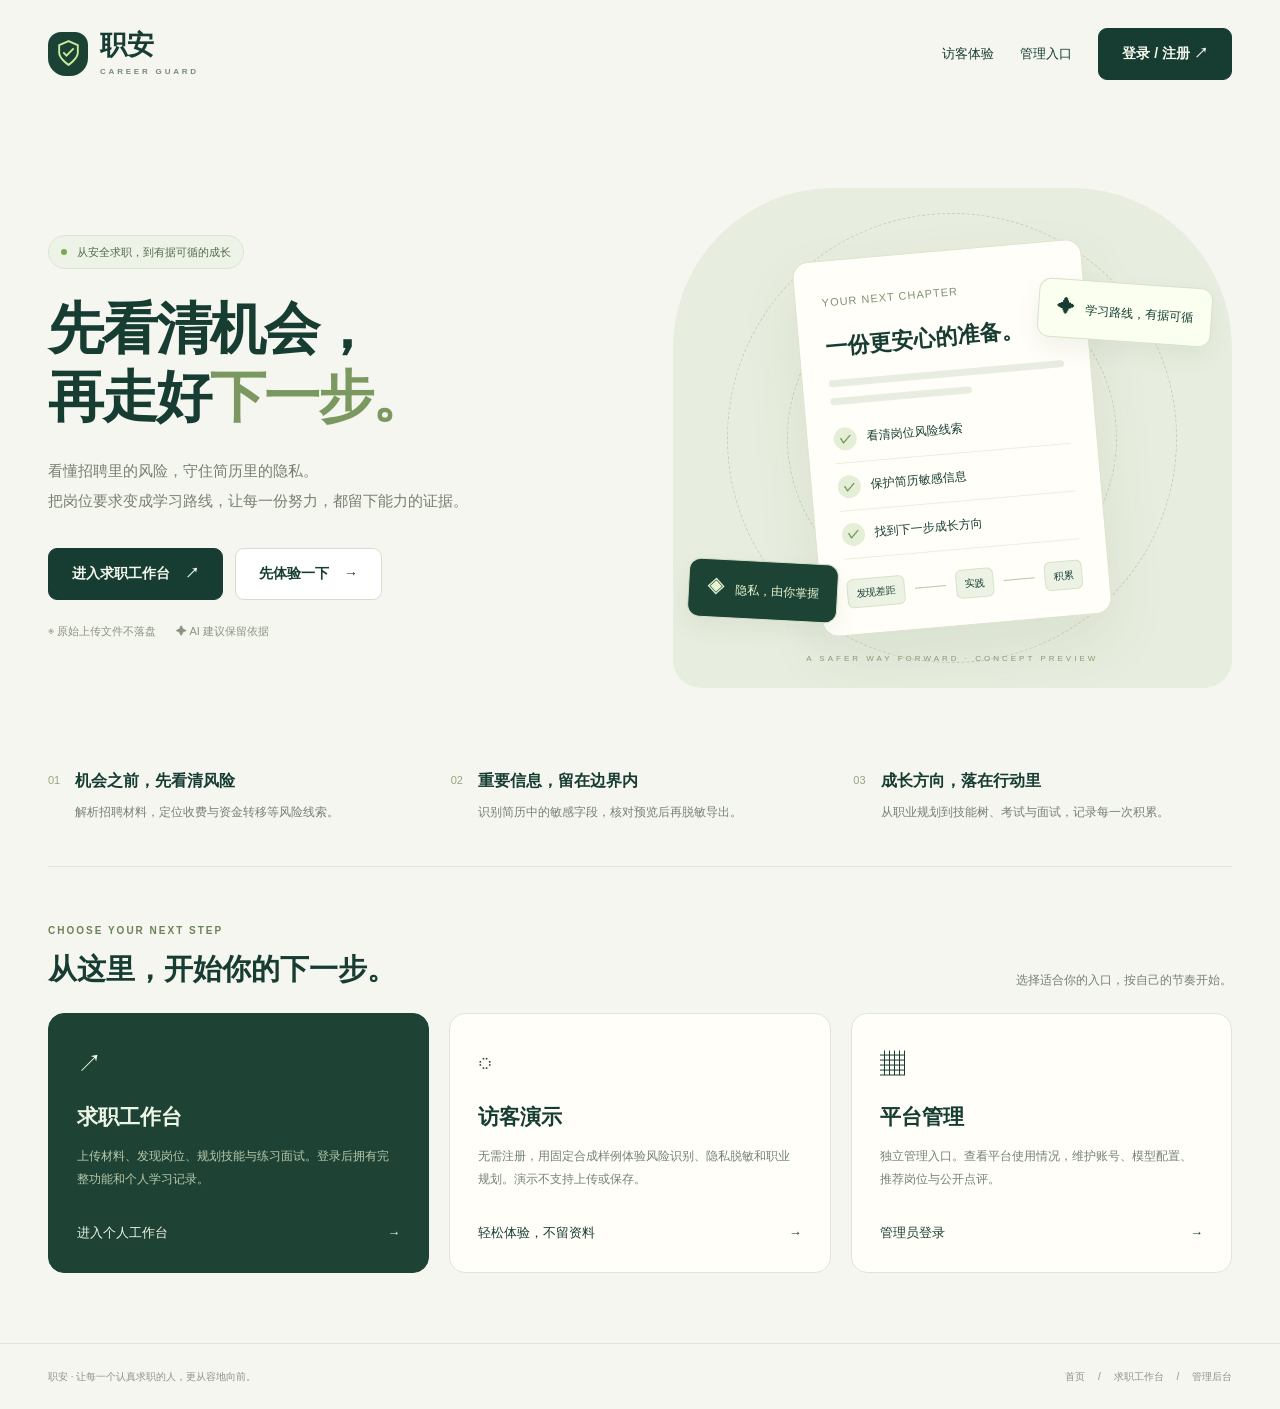
==== static/index.html @ 5f6a1946 "chore: baseline multi-major career starmap before link simplification" ====
<!doctype html><html lang="zh-CN"><head><meta charset="UTF-8"><meta name="viewport" content="width=device-width,initial-scale=1"><meta name="theme-color" content="#173d32"><title>让每一步向前，都更安心 · 职安</title><link rel="icon" href="/static/mark.svg"><link rel="stylesheet" href="/static/portal.css"><script src="/static/portal.js" defer></script></head><body data-page="home"><header class="site-header"><a class="site-brand" href="/" aria-label="职安首页"><span class="site-mark"><svg viewBox="0 0 24 28" aria-hidden="true"><path d="M12 2 3 6v7c0 6 9 12 9 12s9-6 9-12V6Z" fill="none" stroke="currentColor" stroke-width="1.8"/><path d="m7 13 3 3 7-7" fill="none" stroke="currentColor" stroke-width="1.8"/></svg></span><span>职安<small>CAREER GUARD</small></span></a><nav class="site-nav" aria-label="页面导航"><a href="/demo" class="optional">访客体验</a><a href="/login?next=admin" class="optional">管理入口</a><a href="/login" id="home-account" class="pill dark">登录 / 注册 ↗</a></nav></header><main class="landing-main"><section class="landing-hero"><div class="hero-copy"><span class="hero-badge"><span></span> 从安全求职，到有据可循的成长</span><h1>先看清机会，<br>再走好<em>下一步。</em></h1><p class="hero-description">看懂招聘里的风险，守住简历里的隐私。<br>把岗位要求变成学习路线，让每一份努力，都留下能力的证据。</p><div class="hero-actions"><a class="pill dark" href="/app">进入求职工作台 <span>↗</span></a><a class="pill" href="/demo">先体验一下 <span>→</span></a></div><div class="hero-footnote"><span>◉ 原始上传文件不落盘</span><span>✦ AI 建议保留依据</span></div></div><div class="hero-visual" aria-label="求职材料、隐私保护与能力成长的概念示意"><div class="hero-orbit"></div><div class="hero-orbit second"></div><div class="proof-sheet"><span class="sheet-title">YOUR NEXT CHAPTER</span><h3>一份更安心的准备。</h3><div class="sheet-line"></div><div class="sheet-line short"></div><div class="sheet-check"><b>✓</b> 看清岗位风险线索</div><div class="sheet-check"><b>✓</b> 保护简历敏感信息</div><div class="sheet-check"><b>✓</b> 找到下一步成长方向</div><div class="sheet-route"><span>发现差距</span><i></i><span>实践</span><i></i><span>积累</span></div></div><div class="float-note one"><b>✦</b> 学习路线，有据可循</div><div class="float-note two"><b>◈</b> 隐私，由你掌握</div><span class="art-caption">A SAFER WAY FORWARD · CONCEPT PREVIEW</span></div></section><section class="feature-strip" aria-label="平台能力"><article><span class="feature-number">01</span><div><h3>机会之前，先看清风险</h3><p>解析招聘材料，定位收费与资金转移等风险线索。</p></div></article><article><span class="feature-number">02</span><div><h3>重要信息，留在边界内</h3><p>识别简历中的敏感字段，核对预览后再脱敏导出。</p></div></article><article><span class="feature-number">03</span><div><h3>成长方向，落在行动里</h3><p>从职业规划到技能树、考试与面试，记录每一次积累。</p></div></article></section><section aria-labelledby="entry-title"><div class="section-title"><div><div class="eyebrow">CHOOSE YOUR NEXT STEP</div><h2 id="entry-title">从这里，开始你的下一步。</h2></div><p>选择适合你的入口，按自己的节奏开始。</p></div><div class="entry-grid"><a class="entry-card featured" href="/app"><span class="entry-icon">↗</span><h3>求职工作台</h3><p>上传材料、发现岗位、规划技能与练习面试。登录后拥有完整功能和个人学习记录。</p><span class="entry-link">进入个人工作台 <span>→</span></span></a><a class="entry-card" href="/demo"><span class="entry-icon">◌</span><h3>访客演示</h3><p>无需注册，用固定合成样例体验风险识别、隐私脱敏和职业规划。演示不支持上传或保存。</p><span class="entry-link">轻松体验，不留资料 <span>→</span></span></a><a class="entry-card" href="/login?next=admin"><span class="entry-icon">▦</span><h3>平台管理</h3><p>独立管理入口。查看平台使用情况，维护账号、模型配置、推荐岗位与公开点评。</p><span class="entry-link">管理员登录 <span>→</span></span></a></div></section></main><footer class="site-footer"><span>职安 · 让每一个认真求职的人，更从容地向前。</span><span><a href="/">首页</a>　 /　 <a href="/app">求职工作台</a>　 /　 <a href="/login?next=admin">管理后台</a></span></footer></body></html>
---- static/portal.css ----
:root{--ink:#173d32;--muted:#738076;--bg:#f5f6f0;--lime:#c9ed9b;--line:#dfe5d8}*{box-sizing:border-box}body{margin:0;background:var(--bg);color:var(--ink);font-family:"Segoe UI","Microsoft YaHei",sans-serif;line-height:1.7}a{text-decoration:none;color:inherit}button,input{font:inherit}button,a{ -webkit-tap-highlight-color:transparent}a:focus-visible,button:focus-visible,input:focus-visible{outline:3px solid #80a65c;outline-offset:4px}.site-header{max-width:1320px;margin:auto;padding:28px 48px;display:flex;align-items:center;justify-content:space-between;gap:20px}.site-brand{display:flex;align-items:center;gap:12px;font-weight:750;font-size:27px;line-height:1.1}.site-mark{width:40px;height:44px;background:#1b4235;color:var(--lime);display:grid;place-items:center;border-radius:13px 13px 18px 18px;font-size:25px}.site-brand small{display:block;font-size:8px;letter-spacing:2.8px;margin-top:7px;color:#7b8978}.site-nav{display:flex;align-items:center;gap:26px;font-size:13px}.site-nav a:hover,.text-link:hover{color:#648640}.pill{display:inline-flex;align-items:center;justify-content:center;gap:15px;padding:13px 23px;border:1px solid #d5decc;border-radius:9px;background:#fff;color:var(--ink);font-size:14px;font-weight:600;cursor:pointer;transition:transform .18s,background-color .18s}.pill:hover{transform:translateY(-2px);background:#edf4e4}.pill:active{transform:translateY(0)}.pill.dark{background:var(--ink);border-color:var(--ink);color:#f5f8ee}.pill.dark:hover{background:#28543f}.pill.lime{background:var(--lime);border-color:var(--lime)}.pill:disabled{opacity:.55;cursor:wait}.eyebrow{font-size:10px;letter-spacing:2px;font-weight:650;color:#6a8359}.landing-main{max-width:1320px;margin:auto;padding:45px 48px 70px}.landing-hero{display:grid;grid-template-columns:1fr 1fr;gap:65px;align-items:center;min-height:570px}.hero-badge{display:inline-flex;gap:10px;align-items:center;border:1px solid #dbe4d2;padding:7px 12px;border-radius:30px;font-size:11px;color:#526a48;background:#eef3e8}.hero-badge span{height:6px;width:6px;background:#7fa653;border-radius:50%}.landing-hero h1{font-size:clamp(38px,4.4vw,66px);line-height:1.2;letter-spacing:-2px;font-weight:650;margin:26px 0}.landing-hero h1 em{font-style:normal;color:#7b9860}.hero-description{max-width:440px;font-size:15px;line-height:2;color:#75816f}.hero-actions{display:flex;gap:12px;margin-top:32px;flex-wrap:wrap}.hero-footnote{font-size:11px;color:#8a9482;margin-top:22px;display:flex;gap:20px}.hero-visual{position:relative;min-height:500px;background:#e8eedf;border-radius:160px 160px 28px 28px;display:grid;place-items:center;overflow:hidden}.hero-orbit{position:absolute;width:450px;height:450px;border:1px dashed #c5d1b7;border-radius:50%}.hero-orbit.second{width:330px;height:330px}.proof-sheet{position:relative;width:290px;background:#fffef8;border:1px solid #dce4d1;border-radius:16px;padding:26px;box-shadow:0 25px 60px #37522c16;transform:rotate(-5deg);z-index:1}.proof-sheet .sheet-title{font-size:11px;color:#82936f;letter-spacing:1px}.proof-sheet h3{font-size:22px;font-weight:600;margin:14px 0}.sheet-line{height:7px;background:#e8eddf;border-radius:5px;margin:11px 0;width:100%}.sheet-line.short{width:60%}.sheet-check{display:flex;align-items:center;gap:10px;font-size:12px;padding:12px 0;border-bottom:1px solid #eaf0e2}.sheet-check b{width:23px;height:23px;background:#e5efd8;border-radius:50%;display:grid;place-items:center;color:#6e9151}.sheet-route{display:flex;align-items:center;gap:10px;margin-top:20px;font-size:10px}.sheet-route span{background:#edf3e4;border:1px solid #d6e3c8;padding:5px 8px;border-radius:6px}.sheet-route i{height:1px;background:#b5c7a1;flex:1}.float-note{position:absolute;z-index:2;border:1px solid #d7e2ca;background:#faffef;border-radius:12px;padding:14px 18px;box-shadow:0 10px 25px #233e2410;font-size:12px}.float-note b{font-size:17px;margin-right:8px}.float-note.one{right:20px;top:95px;transform:rotate(4deg)}.float-note.two{bottom:68px;left:15px;background:#1d4334;color:#e6f4d2;transform:rotate(3deg)}.art-caption{position:absolute;bottom:22px;font-size:8px;letter-spacing:3px;color:#8b9c78}.feature-strip{display:grid;grid-template-columns:repeat(3,1fr);gap:24px;padding:44px 0;border-bottom:1px solid var(--line);margin-bottom:55px}.feature-strip article{padding-right:20px;display:flex;gap:15px}.feature-number{font-size:11px;color:#94a77f;padding-top:4px}.feature-strip h3{font-size:16px;margin:0 0 8px}.feature-strip p{font-size:12px;color:var(--muted);margin:0}.section-title{display:flex;justify-content:space-between;align-items:flex-end;gap:20px;margin-bottom:23px}.section-title h2{font-size:29px;line-height:1.4;font-weight:600;margin:10px 0 0}.section-title p{font-size:12px;color:var(--muted);margin:0}.entry-grid{display:grid;grid-template-columns:1fr 1fr 1fr;gap:20px}.entry-card{display:flex;flex-direction:column;align-items:flex-start;background:#fffef9;border:1px solid #e0e6d8;border-radius:16px;padding:28px;min-height:260px;transition:transform .18s,box-shadow .18s}.entry-card:hover{transform:translateY(-4px);box-shadow:0 15px 35px #2d4e2c0b}.entry-card.featured{background:#1e4335;color:#eef5e5;border-color:#1e4335}.entry-card.featured .eyebrow,.entry-card.featured p{color:#b9c9ac}.entry-icon{font-size:25px;margin-bottom:15px}.entry-card h3{font-size:21px;margin:0 0 10px;font-weight:600}.entry-card p{font-size:12px;color:var(--muted);margin:0 0 24px;line-height:1.9;flex:1}.entry-card .entry-link{font-size:13px;display:flex;justify-content:space-between;width:100%}.site-footer{max-width:1320px;margin:auto;border-top:1px solid var(--line);padding:24px 48px;display:flex;justify-content:space-between;gap:20px;color:#8b9585;font-size:10px}.site-footer a:hover{color:#28533c}.auth-main{max-width:1080px;margin:45px auto 85px;padding:0 35px;display:grid;grid-template-columns:1fr 1fr;gap:75px;align-items:center}.auth-story{min-height:490px;border-radius:25px;background:#1c4134;color:#f4f9ed;padding:45px;display:flex;flex-direction:column;justify-content:space-between;position:relative;overflow:hidden}.auth-story:after{content:'';position:absolute;width:330px;height:330px;border:1px solid #8aa76b40;border-radius:50%;right:-100px;bottom:-120px;pointer-events:none}.auth-story h1{font-size:37px;font-weight:550;line-height:1.4;margin:25px 0}.auth-story p{font-size:13px;color:#b9c9ac;line-height:2}.auth-story .eyebrow{color:#bfd69c}.auth-steps{font-size:12px;display:grid;gap:18px;color:#d9e8c9}.auth-steps span{display:inline-block;margin-right:12px;color:#9db77c}.auth-card h2{font-size:28px;font-weight:600;margin:10px 0}.auth-card .subtitle{font-size:13px;color:var(--muted);margin:0 0 28px}.auth-card form{display:grid;gap:20px}.portal-field label{display:block;margin-bottom:8px;font-size:12px;font-weight:600}.portal-field input{width:100%;padding:13px 14px;border:1px solid #d9e1d0;background:#fffefb;border-radius:8px;color:var(--ink)}.password-field{display:flex;position:relative}.password-field input{padding-right:62px}.password-toggle{position:absolute;right:8px;top:8px;border:0;background:transparent;color:#7d8a74;padding:7px;cursor:pointer;font-size:11px}.auth-card form>.pill{width:100%;margin-top:5px}.auth-switch{font-size:12px;color:#7a8673;text-align:center;margin-top:23px}.auth-switch a{color:#2c5d40;font-weight:650}.portal-message{font-size:12px;line-height:1.8;min-height:23px;color:#a6503f;margin-top:15px}.portal-message.success{color:#45763d}.auth-minor{border-top:1px solid var(--line);padding-top:23px;margin-top:26px;display:flex;justify-content:space-between;gap:20px;font-size:11px;color:#84927a}.demo-main{max-width:1100px;padding:35px;margin:20px auto 60px}.demo-heading{max-width:660px;margin:0 0 35px}.demo-heading h1{font-size:39px;font-weight:600;line-height:1.3}.demo-heading p{color:var(--muted);font-size:14px}.demo-tabs{display:flex;gap:10px;flex-wrap:wrap;margin:20px 0}.demo-tabs button[aria-pressed=true]{background:#214b37;color:#f4f8eb;border-color:#214b37}.demo-panel{background:#fffef9;border:1px solid var(--line);padding:30px;border-radius:18px}.demo-panel h2{font-weight:600;font-size:23px}.demo-result{display:grid;grid-template-columns:1fr 1fr;gap:25px}.demo-result pre{white-space:pre-wrap;line-height:2;font-family:inherit;font-size:14px;padding:24px;border-radius:12px;background:#f1f4eb;margin:0}.demo-score{font-size:53px;font-weight:650;color:#99613e;line-height:1.2}.demo-caption{font-size:12px;color:#849078}.demo-findings{padding-left:19px;font-size:13px;color:#6b7e5f;line-height:2}.demo-cta{display:flex;align-items:center;justify-content:space-between;gap:25px;background:#e9efdf;padding:25px 30px;margin-top:24px;border-radius:14px}.demo-cta h3{margin:0;font-size:19px;font-weight:600}.demo-cta p{font-size:12px;color:#7c8c6d;margin:5px 0 0}[hidden]{display:none!important}
@media(prefers-reduced-motion:no-preference){.hero-copy,.hero-visual{animation:arrive .6s cubic-bezier(.2,.7,.2,1) both}.hero-visual{animation-delay:.12s}@keyframes arrive{from{opacity:0;transform:translateY(12px)}to{opacity:1;transform:translateY(0)}}}
@media(max-width:900px){.landing-hero{gap:25px}.hero-visual{min-height:430px}.proof-sheet{width:240px;padding:20px}.float-note.one{right:5px;top:40px}.float-note.two{left:0;bottom:35px}.auth-main{gap:35px}.auth-story{padding:30px}.auth-story h1{font-size:30px}.site-header,.landing-main{padding-left:28px;padding-right:28px}.entry-card{padding:22px}.site-nav{gap:18px}}
@media(max-width:650px){.site-header{padding:20px;gap:10px}.site-brand{font-size:23px}.site-brand small{font-size:6px}.site-mark{width:33px;height:37px}.site-nav{gap:15px;font-size:11px}.site-nav .optional{display:none}.site-nav .pill{padding:9px 14px;font-size:11px}.landing-main{padding:20px 20px 45px}.landing-hero{grid-template-columns:1fr;gap:30px;min-height:0}.landing-hero h1{font-size:42px;letter-spacing:-1px}.hero-description{font-size:13px}.hero-visual{min-height:360px;border-radius:100px 100px 20px 20px}.proof-sheet{width:245px}.float-note.one{top:40px;right:10px}.float-note.two{bottom:30px;left:10px}.feature-strip{grid-template-columns:1fr;padding:30px 0;gap:25px;margin-bottom:35px}.feature-strip article{padding:0}.section-title{align-items:flex-start;flex-direction:column;gap:12px}.section-title h2{font-size:26px}.entry-grid{grid-template-columns:1fr}.entry-card{min-height:220px;padding:25px}.site-footer{padding:22px 20px;flex-direction:column;gap:8px}.auth-main{margin:20px auto 45px;padding:0 22px;grid-template-columns:1fr;gap:28px}.auth-story{min-height:0;padding:25px}.auth-story h1{font-size:28px;margin:15px 0}.auth-story p{margin-bottom:0}.auth-steps{display:none}.auth-card{padding:5px 0}.auth-card h2{font-size:26px}.portal-field input{font-size:16px}.demo-main{padding:15px 20px}.demo-heading h1{font-size:31px}.demo-result{grid-template-columns:1fr}.demo-panel{padding:22px}.demo-cta{padding:22px;align-items:flex-start;flex-direction:column}.hero-footnote{font-size:10px;gap:13px}}

.site-mark svg{width:25px;height:29px}
.demo-ephemeral{display:flex;align-items:center;gap:20px;flex-wrap:wrap;padding:18px 24px;border:1px solid #dce5d0;border-radius:12px;background:#edf3e5;font-size:12px}.demo-ephemeral strong{font-size:14px}.demo-ephemeral p{color:#75866a;margin:0;flex:1}.demo-ephemeral .pill{padding:8px 14px;font-size:11px}

@media(min-width:651px){.entry-grid:has(.entry-card[hidden]){grid-template-columns:repeat(2,minmax(0,1fr))}}
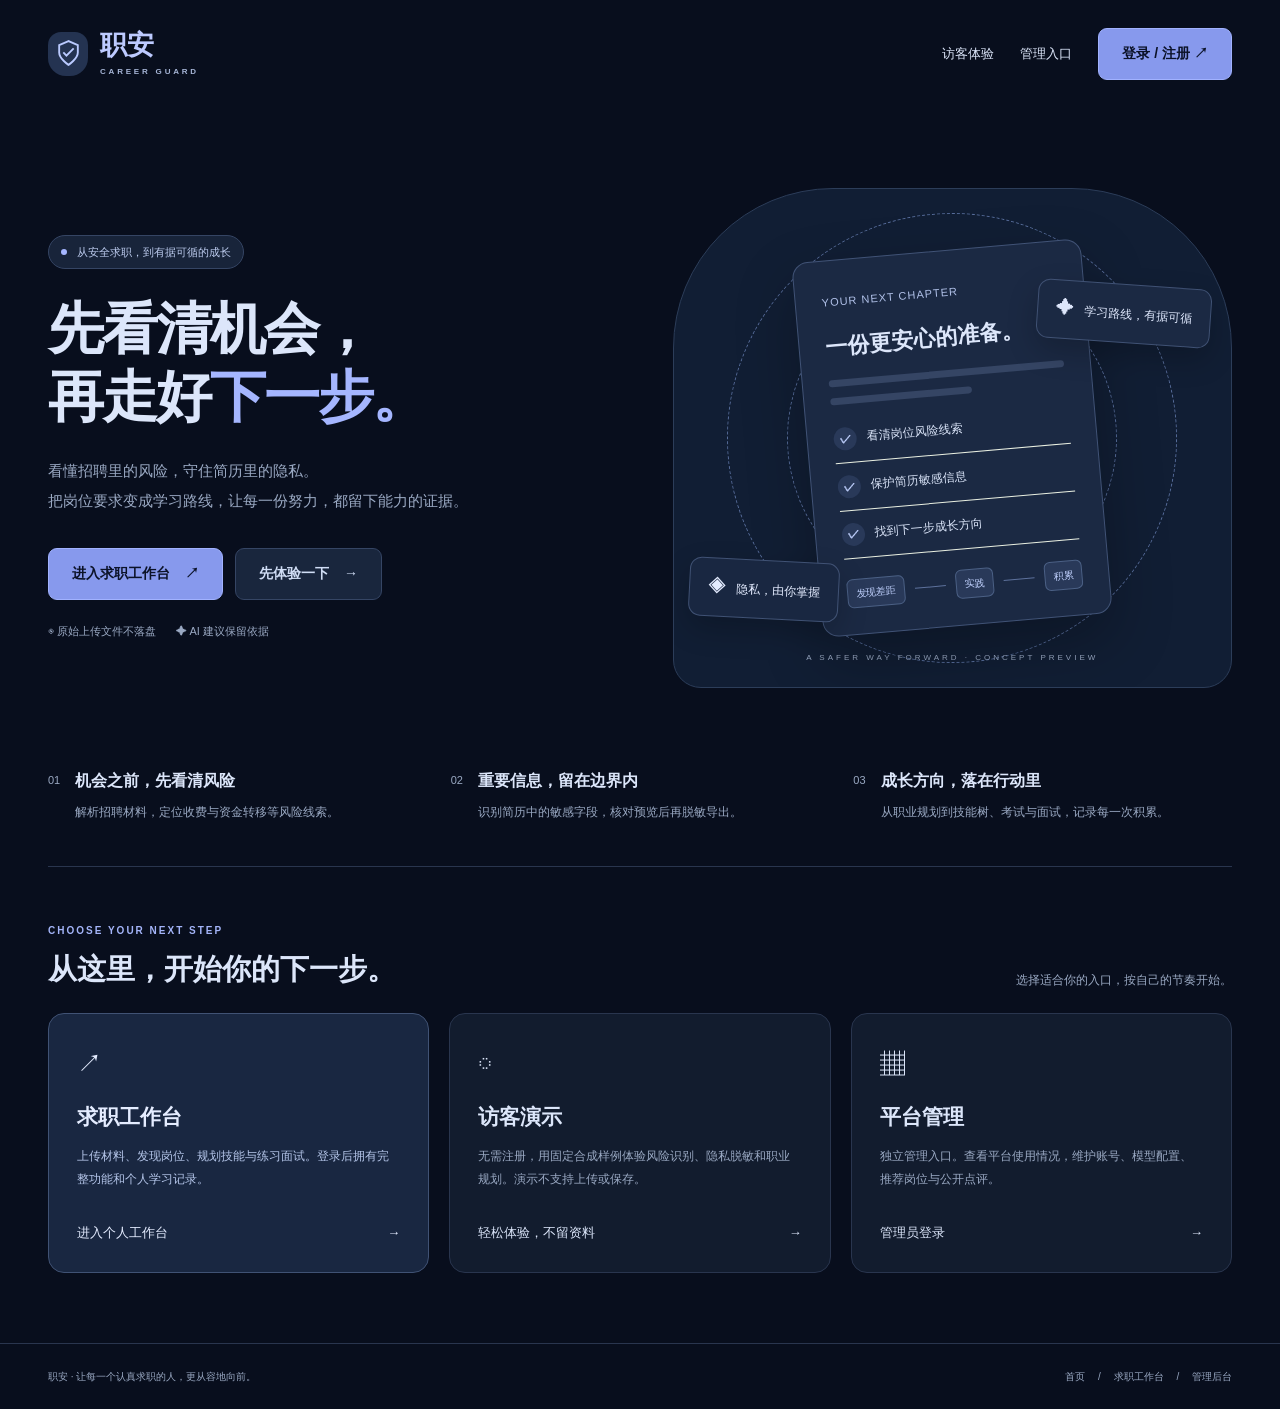
==== commit 112fe6da: "feat: unify navy starmap theme across all pages" ====
--- a/static/index.html
+++ b/static/index.html
@@ -1 +1,2 @@
-<!doctype html><html lang="zh-CN"><head><meta charset="UTF-8"><meta name="viewport" content="width=device-width,initial-scale=1"><meta name="theme-color" content="#173d32"><title>让每一步向前，都更安心 · 职安</title><link rel="icon" href="/static/mark.svg"><link rel="stylesheet" href="/static/portal.css"><script src="/static/portal.js" defer></script></head><body data-page="home"><header class="site-header"><a class="site-brand" href="/" aria-label="职安首页"><span class="site-mark"><svg viewBox="0 0 24 28" aria-hidden="true"><path d="M12 2 3 6v7c0 6 9 12 9 12s9-6 9-12V6Z" fill="none" stroke="currentColor" stroke-width="1.8"/><path d="m7 13 3 3 7-7" fill="none" stroke="currentColor" stroke-width="1.8"/></svg></span><span>职安<small>CAREER GUARD</small></span></a><nav class="site-nav" aria-label="页面导航"><a href="/demo" class="optional">访客体验</a><a href="/login?next=admin" class="optional">管理入口</a><a href="/login" id="home-account" class="pill dark">登录 / 注册 ↗</a></nav></header><main class="landing-main"><section class="landing-hero"><div class="hero-copy"><span class="hero-badge"><span></span> 从安全求职，到有据可循的成长</span><h1>先看清机会，<br>再走好<em>下一步。</em></h1><p class="hero-description">看懂招聘里的风险，守住简历里的隐私。<br>把岗位要求变成学习路线，让每一份努力，都留下能力的证据。</p><div class="hero-actions"><a class="pill dark" href="/app">进入求职工作台 <span>↗</span></a><a class="pill" href="/demo">先体验一下 <span>→</span></a></div><div class="hero-footnote"><span>◉ 原始上传文件不落盘</span><span>✦ AI 建议保留依据</span></div></div><div class="hero-visual" aria-label="求职材料、隐私保护与能力成长的概念示意"><div class="hero-orbit"></div><div class="hero-orbit second"></div><div class="proof-sheet"><span class="sheet-title">YOUR NEXT CHAPTER</span><h3>一份更安心的准备。</h3><div class="sheet-line"></div><div class="sheet-line short"></div><div class="sheet-check"><b>✓</b> 看清岗位风险线索</div><div class="sheet-check"><b>✓</b> 保护简历敏感信息</div><div class="sheet-check"><b>✓</b> 找到下一步成长方向</div><div class="sheet-route"><span>发现差距</span><i></i><span>实践</span><i></i><span>积累</span></div></div><div class="float-note one"><b>✦</b> 学习路线，有据可循</div><div class="float-note two"><b>◈</b> 隐私，由你掌握</div><span class="art-caption">A SAFER WAY FORWARD · CONCEPT PREVIEW</span></div></section><section class="feature-strip" aria-label="平台能力"><article><span class="feature-number">01</span><div><h3>机会之前，先看清风险</h3><p>解析招聘材料，定位收费与资金转移等风险线索。</p></div></article><article><span class="feature-number">02</span><div><h3>重要信息，留在边界内</h3><p>识别简历中的敏感字段，核对预览后再脱敏导出。</p></div></article><article><span class="feature-number">03</span><div><h3>成长方向，落在行动里</h3><p>从职业规划到技能树、考试与面试，记录每一次积累。</p></div></article></section><section aria-labelledby="entry-title"><div class="section-title"><div><div class="eyebrow">CHOOSE YOUR NEXT STEP</div><h2 id="entry-title">从这里，开始你的下一步。</h2></div><p>选择适合你的入口，按自己的节奏开始。</p></div><div class="entry-grid"><a class="entry-card featured" href="/app"><span class="entry-icon">↗</span><h3>求职工作台</h3><p>上传材料、发现岗位、规划技能与练习面试。登录后拥有完整功能和个人学习记录。</p><span class="entry-link">进入个人工作台 <span>→</span></span></a><a class="entry-card" href="/demo"><span class="entry-icon">◌</span><h3>访客演示</h3><p>无需注册，用固定合成样例体验风险识别、隐私脱敏和职业规划。演示不支持上传或保存。</p><span class="entry-link">轻松体验，不留资料 <span>→</span></span></a><a class="entry-card" href="/login?next=admin"><span class="entry-icon">▦</span><h3>平台管理</h3><p>独立管理入口。查看平台使用情况，维护账号、模型配置、推荐岗位与公开点评。</p><span class="entry-link">管理员登录 <span>→</span></span></a></div></section></main><footer class="site-footer"><span>职安 · 让每一个认真求职的人，更从容地向前。</span><span><a href="/">首页</a>　 /　 <a href="/app">求职工作台</a>　 /　 <a href="/login?next=admin">管理后台</a></span></footer></body></html>+<!doctype html><html lang="zh-CN"><head><meta charset="UTF-8"><meta name="viewport" content="width=device-width,initial-scale=1"><meta name="theme-color" content="#173d32"><title>让每一步向前，都更安心 · 职安</title><link rel="icon" href="/static/mark.svg"><link rel="stylesheet" href="/static/portal.css"><script src="/static/portal.js" defer></script><link rel="stylesheet" href="/static/theme.css">
+</head><body data-page="home"><header class="site-header"><a class="site-brand" href="/" aria-label="职安首页"><span class="site-mark"><svg viewBox="0 0 24 28" aria-hidden="true"><path d="M12 2 3 6v7c0 6 9 12 9 12s9-6 9-12V6Z" fill="none" stroke="currentColor" stroke-width="1.8"/><path d="m7 13 3 3 7-7" fill="none" stroke="currentColor" stroke-width="1.8"/></svg></span><span>职安<small>CAREER GUARD</small></span></a><nav class="site-nav" aria-label="页面导航"><a href="/demo" class="optional">访客体验</a><a href="/login?next=admin" class="optional">管理入口</a><a href="/login" id="home-account" class="pill dark">登录 / 注册 ↗</a></nav></header><main class="landing-main"><section class="landing-hero"><div class="hero-copy"><span class="hero-badge"><span></span> 从安全求职，到有据可循的成长</span><h1>先看清机会，<br>再走好<em>下一步。</em></h1><p class="hero-description">看懂招聘里的风险，守住简历里的隐私。<br>把岗位要求变成学习路线，让每一份努力，都留下能力的证据。</p><div class="hero-actions"><a class="pill dark" href="/app">进入求职工作台 <span>↗</span></a><a class="pill" href="/demo">先体验一下 <span>→</span></a></div><div class="hero-footnote"><span>◉ 原始上传文件不落盘</span><span>✦ AI 建议保留依据</span></div></div><div class="hero-visual" aria-label="求职材料、隐私保护与能力成长的概念示意"><div class="hero-orbit"></div><div class="hero-orbit second"></div><div class="proof-sheet"><span class="sheet-title">YOUR NEXT CHAPTER</span><h3>一份更安心的准备。</h3><div class="sheet-line"></div><div class="sheet-line short"></div><div class="sheet-check"><b>✓</b> 看清岗位风险线索</div><div class="sheet-check"><b>✓</b> 保护简历敏感信息</div><div class="sheet-check"><b>✓</b> 找到下一步成长方向</div><div class="sheet-route"><span>发现差距</span><i></i><span>实践</span><i></i><span>积累</span></div></div><div class="float-note one"><b>✦</b> 学习路线，有据可循</div><div class="float-note two"><b>◈</b> 隐私，由你掌握</div><span class="art-caption">A SAFER WAY FORWARD · CONCEPT PREVIEW</span></div></section><section class="feature-strip" aria-label="平台能力"><article><span class="feature-number">01</span><div><h3>机会之前，先看清风险</h3><p>解析招聘材料，定位收费与资金转移等风险线索。</p></div></article><article><span class="feature-number">02</span><div><h3>重要信息，留在边界内</h3><p>识别简历中的敏感字段，核对预览后再脱敏导出。</p></div></article><article><span class="feature-number">03</span><div><h3>成长方向，落在行动里</h3><p>从职业规划到技能树、考试与面试，记录每一次积累。</p></div></article></section><section aria-labelledby="entry-title"><div class="section-title"><div><div class="eyebrow">CHOOSE YOUR NEXT STEP</div><h2 id="entry-title">从这里，开始你的下一步。</h2></div><p>选择适合你的入口，按自己的节奏开始。</p></div><div class="entry-grid"><a class="entry-card featured" href="/app"><span class="entry-icon">↗</span><h3>求职工作台</h3><p>上传材料、发现岗位、规划技能与练习面试。登录后拥有完整功能和个人学习记录。</p><span class="entry-link">进入个人工作台 <span>→</span></span></a><a class="entry-card" href="/demo"><span class="entry-icon">◌</span><h3>访客演示</h3><p>无需注册，用固定合成样例体验风险识别、隐私脱敏和职业规划。演示不支持上传或保存。</p><span class="entry-link">轻松体验，不留资料 <span>→</span></span></a><a class="entry-card" href="/login?next=admin"><span class="entry-icon">▦</span><h3>平台管理</h3><p>独立管理入口。查看平台使用情况，维护账号、模型配置、推荐岗位与公开点评。</p><span class="entry-link">管理员登录 <span>→</span></span></a></div></section></main><footer class="site-footer"><span>职安 · 让每一个认真求职的人，更从容地向前。</span><span><a href="/">首页</a>　 /　 <a href="/app">求职工作台</a>　 /　 <a href="/login?next=admin">管理后台</a></span></footer></body></html>
--- a/static/theme.css
+++ b/static/theme.css
@@ -0,0 +1,106 @@
+/* 全站共享星图配色。保留业务状态色及页面结构，避免主题随导航切换。 */
+:root{color-scheme:dark;--bg:#080e1d;--paper:#121c2e;--ink:#dce6fa;--muted:#9aa9c3;--green:#a9baff;--deep:#0b1223;--lime:#b3bfff;--line:#29354e;--amber:#f3c47d;--red:#ffaca6;--ease:cubic-bezier(.23,1,.32,1)}
+body{background:var(--bg);color:var(--ink);accent-color:#9baeff;scrollbar-color:#435476 #0c1526}
+:where(button,a,input,textarea,select,summary,[tabindex]):focus-visible{outline:2px solid #a7bbff;outline-offset:4px}
+::selection{background:#43538c;color:#fff}
+.shell{background:var(--bg)}
+.sidebar,.admin-sidebar{background:#0b1223;border-right:1px solid #202a40;color:#a7b5ce}
+.brand,.brand-mark,.admin-brand,.site-brand{color:#bdcaff}
+.brand-en,.brand-beta,.admin-brand small,.site-brand small{color:#a6b5d6}
+.brand-beta{background:#23304b;border-color:#3b4b6c}
+.nav-caption,.admin-caption{color:#94a5c4}
+.nav-item{color:#9aaac6}
+.nav-item.active{background:#252d4e;color:#e4eaff;box-shadow:inset 2px 0 #9daaff}
+.nav-divider{background:var(--line)}
+.topbar,.admin-top{background:#0c1424;border-color:var(--line);color:var(--muted)}
+.breadcrumb,.breadcrumb strong,.breadcrumb>span{color:#a9b7d0}
+.top-actions .button,.icon-button{background:#182338;color:#c4cfea;border:1px solid #33415d}
+.avatar,.top-avatar{background:#283656;color:#d6e1ff}
+.sidebar-footer small,.admin-sidebar-foot{color:#9aaac6}
+.private-card{background:#152139;border-color:#354564}
+.private-card p,.private-card .text-link,.text-link.light{color:#b2c2e2}
+.eyebrow,.heading-dot,.journey-card>svg,.panel-header h3>svg,.evidence-ref,.recent-item>svg{color:#a4b5f9}
+.button.primary,.button.lime,.pill.dark,.pill.lime{background:#8799ed;border:1px solid #a1b2ff;color:#0b1228}
+.button.secondary,.button.subtle,.pill{background:#19263d;border:1px solid #354564;color:#d0ddf5}
+.button.danger-soft{background:#38232f;color:#ffb9b2;border:1px solid #62404c}
+.button.danger{background:#a44750;color:#fff}
+.panel,.metric,.journey-card,.week-card,.entry-card,.demo-panel{background:var(--paper);border-color:var(--line)}
+.metric-value,.coverage strong{color:#c0ccff}
+.hero{background:#14213a;border:1px solid #304061}
+.hero-kicker,.hero p,.hero-notes,.hero-notes svg{color:#b3c2df}
+.orbit{border-color:#748bc945}.orbit-cross,.orbit-cross:after{background:#8299d0}
+.orbit-one:before,.orbit-two:after{background:#a2b4ff}
+.shield-glow{background:radial-gradient(circle,#819aeb25,transparent 70%)}
+.shield-back{fill:#6175b6;stroke:#8b9fd9}.shield-front{fill:#b8c6ff;stroke:#cad5ff}.shield-check{stroke:#354777}
+.float-tag,.float-note{background:#1b2943;color:#dde6fb;border:1px solid #405274;box-shadow:0 12px 30px #0003}
+.float-icon,.float-icon.gold,.tag-check,.upload-circle,.model-logo,.llm-logo{background:#253451;color:#bccbff;border-color:#3b4b6c}
+.float-tag small,.art-caption,.metric-top,.metric-value span,.metric p,.section-heading>span,.step-no,.journey-card p,.recent-item>time,.empty-mini,.model-row small,.model-foot,.page-footer,.field label span,.fine-print,.muted,.panel-description,.security-item p,.loading-label:after{color:var(--muted)}
+.journey-link{border-color:var(--line);color:#b4c4ff}
+.green,.badge.green,.test-result.safe{background:#173b37;color:#9ce2c7;border-color:#2c5b51}
+.amber,.amber-notice,.ocr-line,.test-result.blocked{background:#342b20;color:#f3ce92;border-color:#655136}
+.red,.badge.red{background:#392530;color:#ffb5b1}
+.blue{background:#193344;color:#a3d8ee}.violet{background:#2b2947;color:#d2befd}
+.badge.neutral{background:#253149;color:#b8c8e3}
+input:not([type=checkbox]):not([type=radio]),select,textarea,.portal-field input{background:#0c1526;border:1px solid #384966;color:#e0e9fa}
+input::placeholder,textarea::placeholder{color:#97a7c2;opacity:1}
+.check-line,.job-description,.ai-content,.finding p,.week-card ul,.week-card .deliverable,dialog p,dialog ol,.voice-status{color:#b0bfd8}
+.check-line input,.answer-option input{accent-color:#9baeff}
+.dropzone{background:#0e192c;border-color:#566b95}
+.dropzone strong span{color:#b6c8ff}
+.dropzone small,.dropzone #file-label,.separator,.ocr-line small,.risk-score-panel p,.score-dial div>span,.score-legend{color:var(--muted)}
+.dropzone.dragging{background:#202e4b;border-color:#a1b4ff}
+.text-preview,.masked-panel .text-preview,.demo-result pre{background:#0c1526;border-color:#2e3e5b;color:#c7d5ee}
+.meta-strip,.notice,.report-banner,.test-result,.demo-cta,.demo-ephemeral{background:#17243c;border-color:#354766;color:#bacbed}
+.notice.amber-notice{background:#342b20;border-color:#655136;color:#f3ce92}
+.finding{background:#101b2e;border-color:#30405b}
+.finding .quote{background:#3b3021;color:#ffcf87}
+.masked-panel{background:#12252b;border-color:#31524e}
+.report-banner p,.coverage span,.week-label,.week-card .focus,.security-item>svg{color:#afc1ec}
+th{background:#18243a;color:#bbcae3}td{border-color:var(--line);color:#c3cfe4}
+mark{background:#624822;color:#ffe0a7}mark.pii{background:#603545;color:#ffd2d9}
+.toast{background:#233251;color:#e5edff;border-color:#546990;box-shadow:0 12px 32px #0005}
+.toast.error{background:#572b39;border-color:#a06372}
+dialog{background:#121d30;border-color:#3b4b69;color:var(--ink);box-shadow:0 24px 90px #0008}
+dialog::backdrop{background:#020714b3}
+.panel hr,.admin-security,.exam-question{border-color:var(--line)}
+.bubble{background:#1b2942;color:#e0e9fa}.bubble.user{background:#303d67;color:#eff3ff}
+.bubble small,.bubble.user small{color:#bbc9eb}
+.voice-orb{background:radial-gradient(circle at 35% 25%,#a2b3ff,#4a5c9c);box-shadow:0 0 0 10px #28345666}
+@keyframes voicePulse{50%{transform:scale(1.04);box-shadow:0 0 0 17px #6378c333}}
+.feedback-note{background:#342b20;border-color:#655136;color:#f3ce92}
+.answer-option{background:#18243a;color:#d6e1f6}
+.answer-option:has(input:checked){background:#2d3a60;outline:1px solid #9baeff}
+.answer-feedback{background:#173b37;color:#bce8d6}.answer-feedback.wrong{background:#392530;color:#ffd1cc}
+.camera-tools,.camera-settings-popover{background:#141f33;border-color:#354564}
+.camera-tool-icon,.camera-settings summary{color:#b5c5f5}
+.camera-tools .camera-status,.camera-settings-popover p{color:#acbdd8}
+.camera-tools .camera-status.error{color:#ffb2ab}.camera-tools .camera-status.adjust{color:#f3ca8c}
+.camera-mini,.camera-mini-header{background:#14213a;color:#d3dfff}
+.camera-mini-status{color:#b6c5e5}.camera-mini-action{border-color:#4b6085;color:#d6e2ff}
+.camera-placeholder{background:#101b2e;color:#a1b4dd}
+/* 公共入口与身份页面沿用同一材质，不合并其独立导航和登录流程。 */
+.site-mark{background:#243351;color:#bacaff}
+.hero-badge{background:#18243a;border-color:#354564;color:#becdf0}.hero-badge span{background:#a5b6ff}
+.landing-hero h1 em{color:#a5b6ff}
+.hero-description,.hero-footnote,.feature-number,.site-footer,.auth-switch,.auth-minor,.password-toggle,.demo-caption,.demo-findings,.demo-cta p,.demo-ephemeral p{color:var(--muted)}
+.hero-visual{background:#111e34;border:1px solid #2c3d59}
+.hero-orbit{border-color:#576d9b}
+.proof-sheet{background:#1b2943;border-color:#415376;box-shadow:0 25px 60px #0004}
+.proof-sheet .sheet-title{color:#b0c0e8}.sheet-line{background:#354564}
+.sheet-check b,.sheet-route span{background:#293959;color:#c1d2ff;border-color:#4b6085}.sheet-route i{background:#5e729d}
+.float-note.two,.entry-card.featured,.auth-story{background:#192741;color:#e4ecff;border-color:#405274}
+.entry-card.featured .eyebrow,.entry-card.featured p,.auth-story p,.auth-story .eyebrow,.auth-steps,.auth-steps span{color:#b5c6ea}
+.auth-story:after{border-color:#8199d54d}
+.auth-switch a{color:#bbcaff}.portal-message{color:#ffb5ad}.portal-message.success{color:#9ce2c7}
+.demo-tabs button[aria-pressed=true]{background:#2b395f;color:#e3ebff;border-color:#8196d1}
+.demo-score{color:#f3c47d}
+.admin-sidebar nav a{color:#a7b8d7}.admin-sidebar-foot button{color:#cfdbff}
+@media(hover:hover) and (pointer:fine){
+ .nav-item:not(.active):hover,.admin-sidebar nav a:hover{background:#1c2943;color:#dce6ff}
+ .button.primary:hover,.button.lime:hover,.pill.dark:hover,.pill.lime:hover{background:#a5b4ff;color:#0b1228}
+ .button.secondary:hover,.button.subtle:hover,.pill:hover,.camera-settings summary:hover{background:#263654;border-color:#637bad;color:#e1eaff}
+ .journey-card:hover,.entry-card:hover{border-color:#657db2;box-shadow:0 12px 30px #02071433}
+ .dropzone:hover{background:#172641;border-color:#829bdb}
+ .text-link:hover,.site-nav a:hover,.site-footer a:hover{color:#d4ddff}
+}
+@media(prefers-reduced-motion:reduce){.pill,.entry-card{transition:none}.pill:hover,.entry-card:hover{transform:none}}
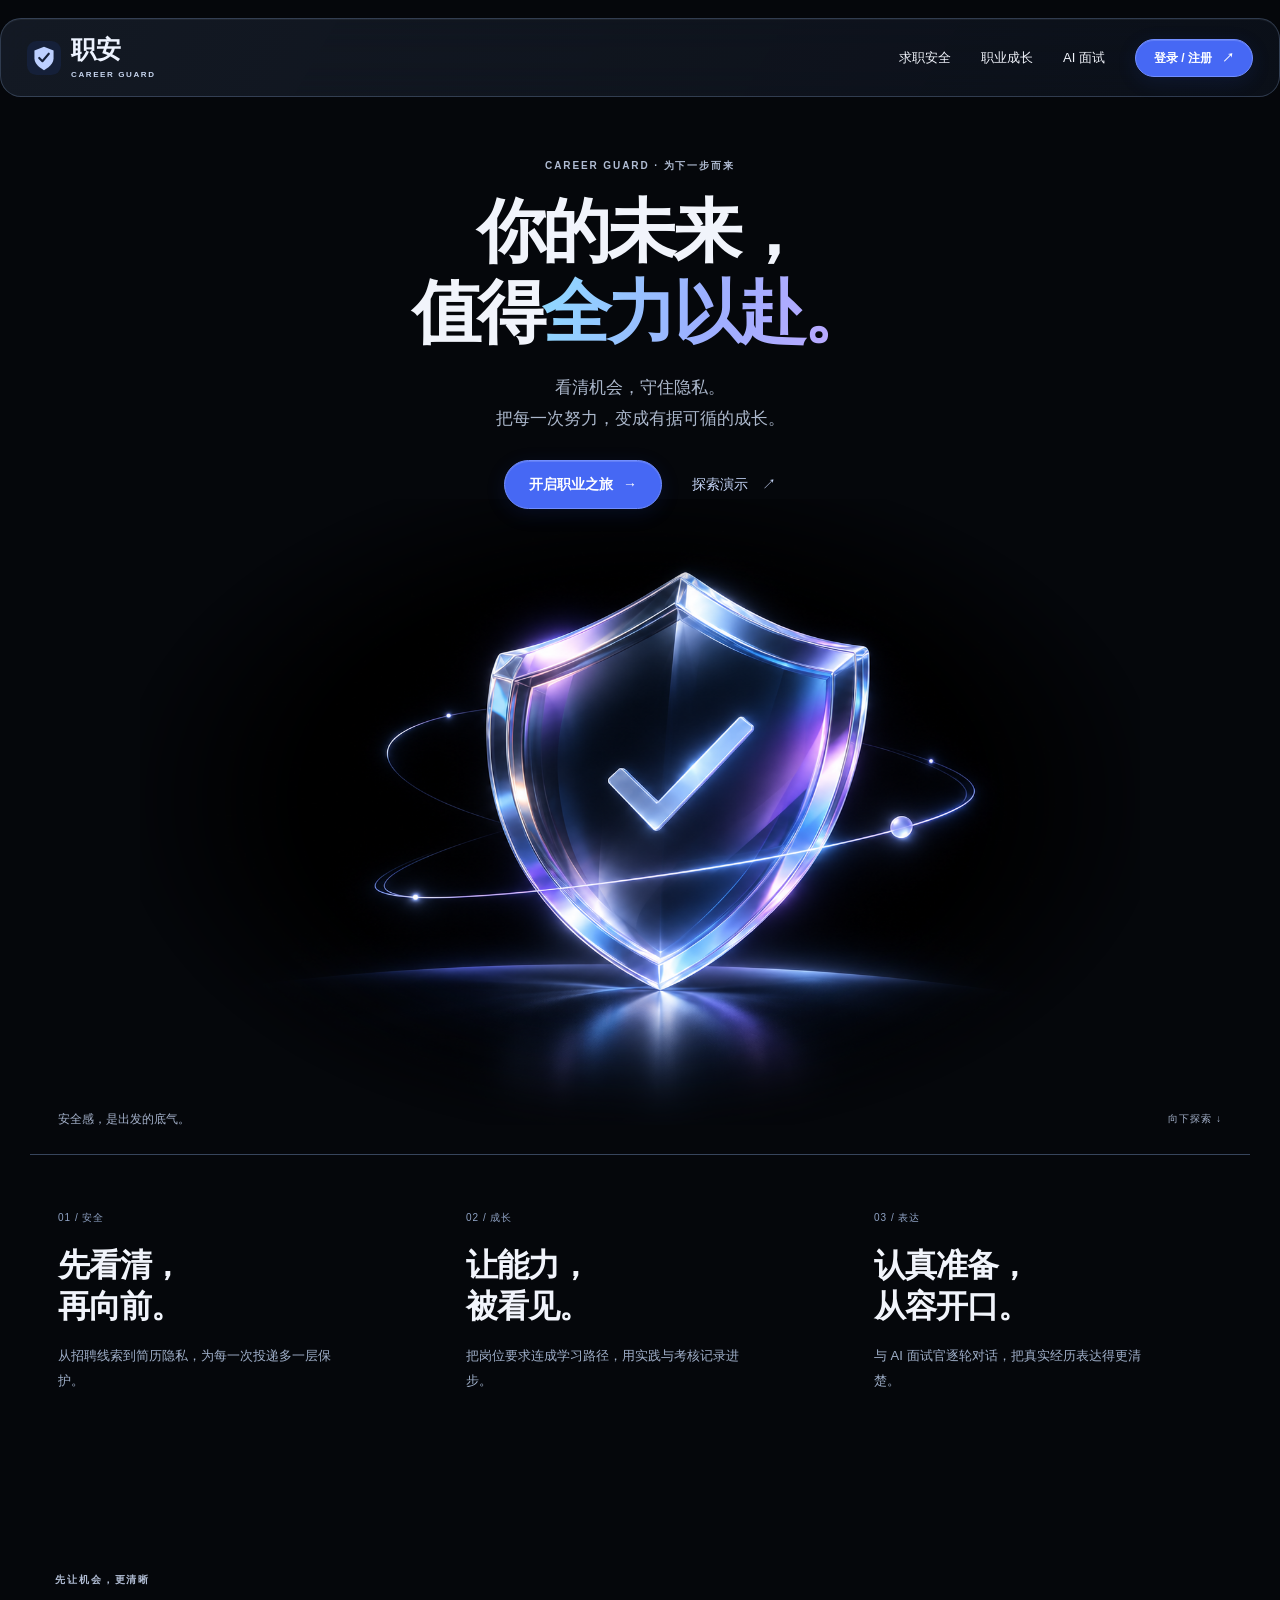
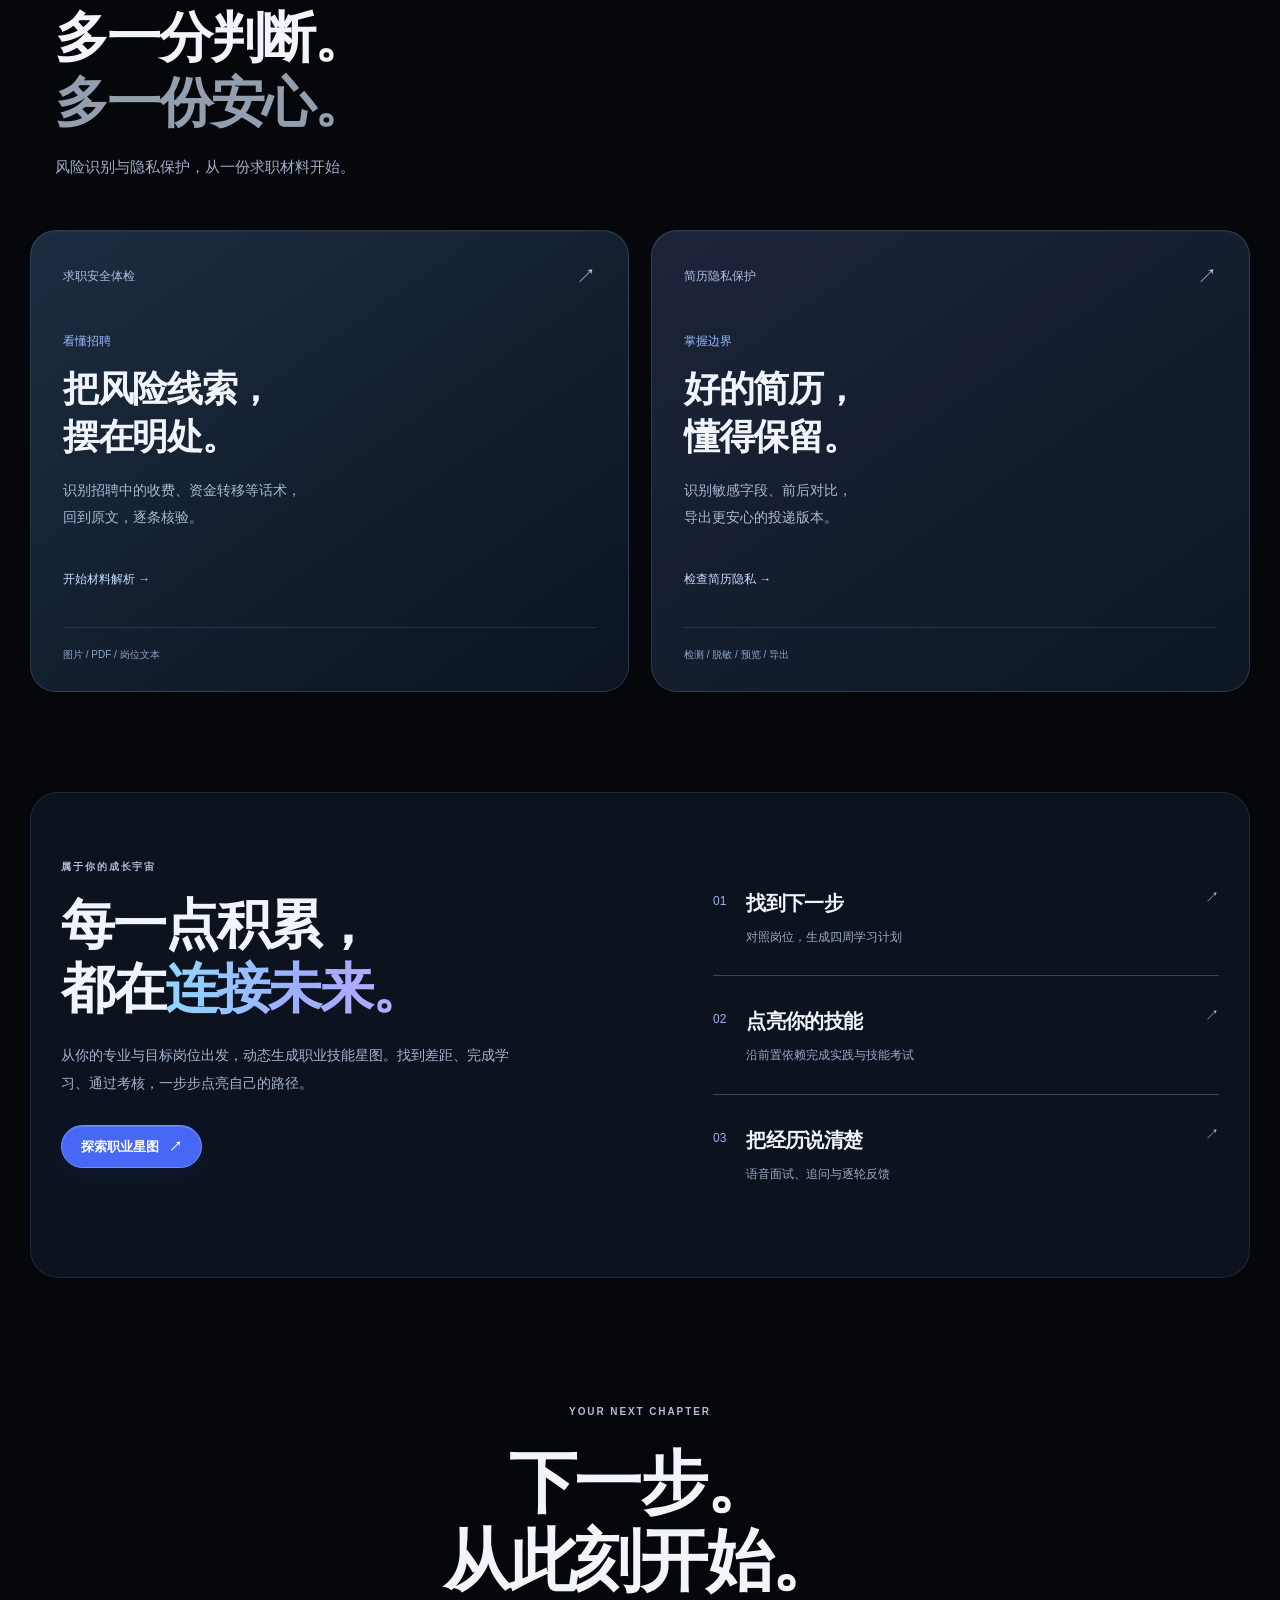
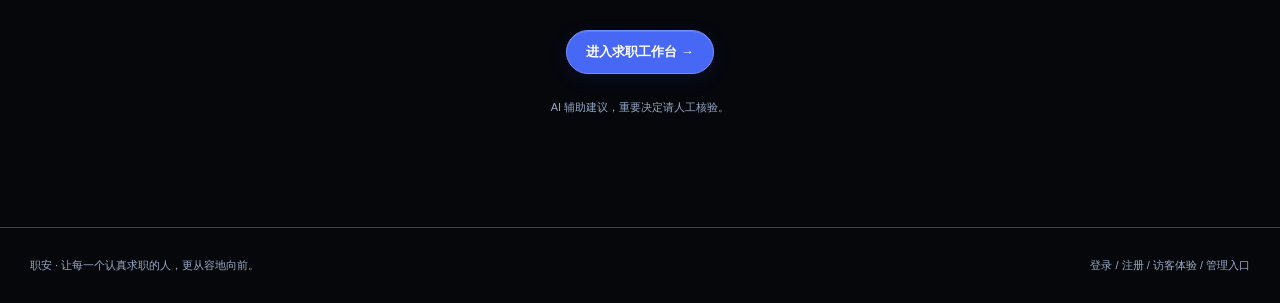
==== commit fed0c8e0: "feat: redesign frontend with cinematic glass visuals and interactive starmap styling" ====
--- a/static/index.html
+++ b/static/index.html
@@ -1,2 +1,12 @@
-<!doctype html><html lang="zh-CN"><head><meta charset="UTF-8"><meta name="viewport" content="width=device-width,initial-scale=1"><meta name="theme-color" content="#173d32"><title>让每一步向前，都更安心 · 职安</title><link rel="icon" href="/static/mark.svg"><link rel="stylesheet" href="/static/portal.css"><script src="/static/portal.js" defer></script><link rel="stylesheet" href="/static/theme.css">
-</head><body data-page="home"><header class="site-header"><a class="site-brand" href="/" aria-label="职安首页"><span class="site-mark"><svg viewBox="0 0 24 28" aria-hidden="true"><path d="M12 2 3 6v7c0 6 9 12 9 12s9-6 9-12V6Z" fill="none" stroke="currentColor" stroke-width="1.8"/><path d="m7 13 3 3 7-7" fill="none" stroke="currentColor" stroke-width="1.8"/></svg></span><span>职安<small>CAREER GUARD</small></span></a><nav class="site-nav" aria-label="页面导航"><a href="/demo" class="optional">访客体验</a><a href="/login?next=admin" class="optional">管理入口</a><a href="/login" id="home-account" class="pill dark">登录 / 注册 ↗</a></nav></header><main class="landing-main"><section class="landing-hero"><div class="hero-copy"><span class="hero-badge"><span></span> 从安全求职，到有据可循的成长</span><h1>先看清机会，<br>再走好<em>下一步。</em></h1><p class="hero-description">看懂招聘里的风险，守住简历里的隐私。<br>把岗位要求变成学习路线，让每一份努力，都留下能力的证据。</p><div class="hero-actions"><a class="pill dark" href="/app">进入求职工作台 <span>↗</span></a><a class="pill" href="/demo">先体验一下 <span>→</span></a></div><div class="hero-footnote"><span>◉ 原始上传文件不落盘</span><span>✦ AI 建议保留依据</span></div></div><div class="hero-visual" aria-label="求职材料、隐私保护与能力成长的概念示意"><div class="hero-orbit"></div><div class="hero-orbit second"></div><div class="proof-sheet"><span class="sheet-title">YOUR NEXT CHAPTER</span><h3>一份更安心的准备。</h3><div class="sheet-line"></div><div class="sheet-line short"></div><div class="sheet-check"><b>✓</b> 看清岗位风险线索</div><div class="sheet-check"><b>✓</b> 保护简历敏感信息</div><div class="sheet-check"><b>✓</b> 找到下一步成长方向</div><div class="sheet-route"><span>发现差距</span><i></i><span>实践</span><i></i><span>积累</span></div></div><div class="float-note one"><b>✦</b> 学习路线，有据可循</div><div class="float-note two"><b>◈</b> 隐私，由你掌握</div><span class="art-caption">A SAFER WAY FORWARD · CONCEPT PREVIEW</span></div></section><section class="feature-strip" aria-label="平台能力"><article><span class="feature-number">01</span><div><h3>机会之前，先看清风险</h3><p>解析招聘材料，定位收费与资金转移等风险线索。</p></div></article><article><span class="feature-number">02</span><div><h3>重要信息，留在边界内</h3><p>识别简历中的敏感字段，核对预览后再脱敏导出。</p></div></article><article><span class="feature-number">03</span><div><h3>成长方向，落在行动里</h3><p>从职业规划到技能树、考试与面试，记录每一次积累。</p></div></article></section><section aria-labelledby="entry-title"><div class="section-title"><div><div class="eyebrow">CHOOSE YOUR NEXT STEP</div><h2 id="entry-title">从这里，开始你的下一步。</h2></div><p>选择适合你的入口，按自己的节奏开始。</p></div><div class="entry-grid"><a class="entry-card featured" href="/app"><span class="entry-icon">↗</span><h3>求职工作台</h3><p>上传材料、发现岗位、规划技能与练习面试。登录后拥有完整功能和个人学习记录。</p><span class="entry-link">进入个人工作台 <span>→</span></span></a><a class="entry-card" href="/demo"><span class="entry-icon">◌</span><h3>访客演示</h3><p>无需注册，用固定合成样例体验风险识别、隐私脱敏和职业规划。演示不支持上传或保存。</p><span class="entry-link">轻松体验，不留资料 <span>→</span></span></a><a class="entry-card" href="/login?next=admin"><span class="entry-icon">▦</span><h3>平台管理</h3><p>独立管理入口。查看平台使用情况，维护账号、模型配置、推荐岗位与公开点评。</p><span class="entry-link">管理员登录 <span>→</span></span></a></div></section></main><footer class="site-footer"><span>职安 · 让每一个认真求职的人，更从容地向前。</span><span><a href="/">首页</a>　 /　 <a href="/app">求职工作台</a>　 /　 <a href="/login?next=admin">管理后台</a></span></footer></body></html>+<!doctype html>
+<html lang="zh-CN"><head><meta charset="UTF-8"><meta name="viewport" content="width=device-width,initial-scale=1"><meta name="theme-color" content="#05070b"><meta name="color-scheme" content="dark"><title>让未来，有据可循 · 职安</title><link rel="icon" href="/static/mark.svg"><link rel="stylesheet" href="/static/portal.css"><link rel="stylesheet" href="/static/theme.css"><link rel="stylesheet" href="/static/cinematic.css"><script src="/static/portal.js" defer></script><script src="/static/cinematic.js" defer></script></head>
+<body data-page="home" class="cinematic-home">
+<a class="cinema-skip" href="#home-main">跳到主要内容</a>
+<header class="site-header"><a class="site-brand" href="/" aria-label="职安首页"><img src="/static/mark.svg" alt="" width="34" height="38"><span>职安<small>CAREER GUARD</small></span></a><nav class="site-nav" aria-label="页面导航"><a href="#safety" class="optional">求职安全</a><a href="#growth" class="optional">职业成长</a><a href="/app#interview" class="optional">AI 面试</a><a href="/login" id="home-account" class="pill dark">登录 / 注册 <span aria-hidden="true">↗</span></a></nav></header>
+<main id="home-main" class="landing-main">
+<section class="landing-hero cinema-hero"><div class="hero-copy" data-entrance><span class="cinema-eyebrow">CAREER GUARD · 为下一步而来</span><h1>你的未来，<br>值得<span class="spectrum-text">全力以赴。</span></h1><p class="hero-description">看清机会，守住隐私。<br>把每一次努力，变成有据可循的成长。</p><div class="hero-actions"><a class="pill dark" href="/app">开启职业之旅 <span aria-hidden="true">→</span></a><a class="cinema-link" href="/demo">探索演示 <span aria-hidden="true">↗</span></a></div></div><div class="cinema-hero-art" data-tilt aria-hidden="true"><img src="/static/assets/career-shield.png" alt="" width="1586" height="992" fetchpriority="high" decoding="async"></div><div class="cinema-hero-caption"><span>安全感，是出发的底气。</span><span>向下探索 <span aria-hidden="true">↓</span></span></div></section>
+<section class="cinema-values" aria-label="平台能力"><article><span class="cinema-value-index">01 / 安全</span><h2>先看清，<br>再向前。</h2><p>从招聘线索到简历隐私，为每一次投递多一层保护。</p></article><article><span class="cinema-value-index">02 / 成长</span><h2>让能力，<br>被看见。</h2><p>把岗位要求连成学习路径，用实践与考核记录进步。</p></article><article><span class="cinema-value-index">03 / 表达</span><h2>认真准备，<br>从容开口。</h2><p>与 AI 面试官逐轮对话，把真实经历表达得更清楚。</p></article></section>
+<section id="safety" class="cinema-section"><div class="cinema-section-heading" data-entrance><span class="cinema-eyebrow">先让机会，更清晰</span><h2>多一分判断。<br><span class="text-soft">多一份安心。</span></h2><p>风险识别与隐私保护，从一份求职材料开始。</p></div><div class="cinema-feature-grid"><a href="/app#materials" class="cinema-feature feature-safety" data-entrance><span class="cinema-feature-top">求职安全体检 <span aria-hidden="true">↗</span></span><div class="cinema-feature-body"><span class="cinema-feature-label">看懂招聘</span><h3>把风险线索，<br>摆在明处。</h3><p>识别招聘中的收费、资金转移等话术，<br>回到原文，逐条核验。</p><span class="cinema-feature-action">开始材料解析 →</span></div><div class="cinema-feature-foot">图片 / PDF / 岗位文本</div></a><a href="/app#privacy" class="cinema-feature feature-privacy" data-entrance><span class="cinema-feature-top">简历隐私保护 <span aria-hidden="true">↗</span></span><div class="cinema-feature-body"><span class="cinema-feature-label">掌握边界</span><h3>好的简历，<br>懂得保留。</h3><p>识别敏感字段、前后对比，<br>导出更安心的投递版本。</p><span class="cinema-feature-action">检查简历隐私 →</span></div><div class="cinema-feature-foot">检测 / 脱敏 / 预览 / 导出</div></a></div></section>
+<section id="growth" class="cinema-section cinema-growth" data-entrance><div class="cinema-growth-copy"><span class="cinema-eyebrow">属于你的成长宇宙</span><h2>每一点积累，<br>都在<span class="spectrum-text">连接未来。</span></h2><p>从你的专业与目标岗位出发，动态生成职业技能星图。找到差距、完成学习、通过考核，一步步点亮自己的路径。</p><a class="pill dark" href="/app#tree">探索职业星图 <span aria-hidden="true">↗</span></a></div><div class="cinema-growth-list"><a href="/app#career"><span>01</span><div><h3>找到下一步</h3><p>对照岗位，生成四周学习计划</p></div><span aria-hidden="true">↗</span></a><a href="/app#tree"><span>02</span><div><h3>点亮你的技能</h3><p>沿前置依赖完成实践与技能考试</p></div><span aria-hidden="true">↗</span></a><a href="/app#interview"><span>03</span><div><h3>把经历说清楚</h3><p>语音面试、追问与逐轮反馈</p></div><span aria-hidden="true">↗</span></a></div></section>
+<section class="cinema-final" data-entrance><span class="cinema-eyebrow">YOUR NEXT CHAPTER</span><h2>下一步。<br>从此刻开始。</h2><a class="pill dark" href="/app">进入求职工作台 →</a><p class="cinema-advisory">AI 辅助建议，重要决定请人工核验。</p></section>
+</main><footer class="site-footer"><span>职安 · 让每一个认真求职的人，更从容地向前。</span><span><a href="/login">登录</a> / <a href="/register">注册</a> / <a href="/demo">访客体验</a> / <a href="/login?next=admin">管理入口</a></span></footer></body></html>
--- a/static/cinematic.css
+++ b/static/cinematic.css
@@ -0,0 +1,79 @@
+/* 已选视觉稿：沉浸首屏 + 玻璃工作台 + 职业星图。独立于业务控制器。 */
+:root{--bg:#05070b;--paper:#101722;--ink:#f1f4fb;--muted:#a3adbf;--line:#293345;--green:#a8bdff;--deep:#080d15;--lime:#b7c7ff;--ease:cubic-bezier(.23,1,.32,1);--glass:linear-gradient(135deg,#25334572,#101721a6 48%,#1521338c);--radius:22px}
+html{scroll-padding-top:100px}body{background:var(--bg);color:var(--ink);font-family:-apple-system,BlinkMacSystemFont,"Segoe UI","Microsoft YaHei",sans-serif;font-size:14px;line-height:1.7;font-optical-sizing:auto;-webkit-font-smoothing:antialiased}
+button,input,select,textarea{font:inherit}button,a{touch-action:manipulation}h1,h2,h3{letter-spacing:-.035em}button:disabled{opacity:.48}
+:where(button,a,input,textarea,select,summary,[tabindex]):focus-visible{outline:2px solid #b6c9ff;outline-offset:4px}
+.spectrum-text{color:#afc6ff;background:linear-gradient(100deg,#8fd9ff 0%,#9cafff 50%,#c0a7ff 100%);background-clip:text;-webkit-background-clip:text;-webkit-text-fill-color:transparent}
+.text-soft{color:#939eaf}.cinema-eyebrow{display:block;color:#b0bcd3;font-size:10px;font-weight:600;letter-spacing:.19em;line-height:1.8}
+.button,.pill{min-height:43px;padding:11px 19px;border-radius:999px;font-size:13px;line-height:1.5;gap:10px;transition:transform 180ms var(--ease),background-color 180ms,border-color 180ms,box-shadow 180ms}
+.button.primary,.button.lime,.pill.dark,.pill.lime{background:#4668f4;border:1px solid #718eff;color:#fff;box-shadow:inset 0 1px #ffffff25,0 5px 20px #284ad522}
+.button.secondary,.button.subtle,.pill{background:#1b2638a6;color:#dce6fa;border:1px solid #3c4a60;box-shadow:inset 0 1px #ffffff0c}
+.button.danger-soft,.button.danger{border-radius:999px}.button svg{width:17px;height:17px}.button.small{font-size:12px;padding:8px 13px;min-height:36px}
+.panel,.metric,.week-card{background:var(--glass);border:1px solid #344256aa;border-top-color:#6c809354;border-radius:var(--radius);box-shadow:inset 0 1px #ffffff06,0 10px 40px #00000018}
+.panel{padding:25px}.panel-header{margin-bottom:22px}.panel-header h3{font-size:17px}.panel-description,.fine-print,.notice,.ai-content,.finding p,.risk-score-panel p,.week-card ul,.week-card .deliverable,.empty-content,.text-preview{font-size:13px;line-height:1.9}
+.field label{font-size:13px}.field label span{font-size:11px}.field{margin-bottom:19px}
+input:not([type=checkbox]):not([type=radio]),select,textarea,.portal-field input{background:#080f1b;border:1px solid #37465e;border-radius:12px;padding:13px 15px;color:#eef3ff;font-size:14px;transition:border-color 150ms}
+input::placeholder,textarea::placeholder{font-size:13px;color:#8a98b0}.text-preview{background:#090f19;border-color:#2b394f;border-radius:14px;padding:19px}.meta-strip{background:#1b293d;font-size:12px;padding:10px 13px}
+.page-heading{margin-bottom:28px;gap:20px}.page-heading h1{font-size:clamp(28px,2.7vw,42px);font-weight:650;line-height:1.3}.page-heading p{font-size:13px;line-height:1.9;max-width:760px}.eyebrow{font-size:10px;color:#b1c2ec}.heading-dot{color:#92b5ff}
+.badge{font-size:10px;border-radius:6px;padding:4px 8px}.notice{border-radius:14px}.dropzone{min-height:240px;background:#0c1420;border-color:#576b8c;border-radius:17px}.dropzone small,.dropzone #file-label{font-size:11px}.dropzone strong{font-size:14px}.upload-circle{width:50px;height:50px;border-radius:15px;background:#263857}
+.section-heading h2{font-size:22px}.section-heading>span,.metric-top,.metric p,.metric-value span{font-size:12px}.metric-value{font-size:33px;font-variant-numeric:tabular-nums}.metric{padding:20px}.model-row small,.model-foot{font-size:11px}.model-row strong{font-size:13px}.model-row{padding:12px 0}.page-footer{font-size:10px;color:#94a0b7!important;margin-top:28px}.toast{font-size:13px;background:#1a2942;box-shadow:0 12px 40px #0007}
+.sidebar,body.star-theme .sidebar,.admin-sidebar{background:linear-gradient(145deg,#17233480,#090f19 42%);border-right:1px solid #61738e3b;color:#acb9cf}
+.brand,body.star-theme .brand,.brand-mark,body.star-theme .brand-mark{color:#cfddff}.brand{font-size:26px}.brand-en{font-size:8px;letter-spacing:.2em;color:#d0dbef}.brand-beta{display:none}
+.nav-item,body.star-theme .nav-item{font-size:13px;min-height:46px;padding:12px 13px;border-radius:10px;color:#a8b6d0;gap:12px;margin-bottom:6px}
+.nav-item.active,body.star-theme .nav-item.active{background:linear-gradient(110deg,#304666b3,#2b3550b3);border:1px solid #6681b678;color:#f1f5ff;box-shadow:inset 2px 0 #83d5ff,0 0 18px #5b8ded10}
+.sidebar-footer{font-size:12px}.avatar,.top-avatar{background:#283b57;border:1px solid #5a6b8755;color:#e2ecff}.online-dot{background:#78d7c2}.nav-dot{display:none}
+.topbar,body.star-theme .topbar,.admin-top{background:#080d15dc;border-bottom:1px solid #35425970;backdrop-filter:blur(18px);-webkit-backdrop-filter:blur(18px);height:74px}
+.breadcrumb,.breadcrumb strong{font-size:12px;color:#bdc9dd!important}.icon-button{width:28px;height:28px}.shell,body.star-theme .shell{background:#05070b}
+body.star-theme main{padding:30px 28px 0;max-width:1800px;margin:auto}.admin-top{font-size:12px}.admin-sidebar nav a{border-radius:10px}.admin-brand{color:#d1dfff}
+/* 工作台：保留真实指标及模型状态，主操作优先。 */
+.overview-intro{display:flex;align-items:center;justify-content:space-between;gap:18px;margin:3px 0 22px}.overview-intro p{font-size:12px;color:#9eacc4}.overview-showcase{display:grid;grid-template-columns:minmax(0,1.9fr) minmax(260px,1fr);gap:18px}
+.overview-hero,.overview-continue,.overview-feature{position:relative;min-width:0;overflow:hidden;border:1px solid #566c8b8c;border-top-color:#8bacc282;border-radius:var(--radius);background:var(--glass);box-shadow:inset 0 1px #ffffff0d,0 15px 40px #0003}
+.overview-hero{min-height:450px;background:#070c14;isolation:isolate}.overview-hero-copy{position:relative;z-index:2;padding:44px 34px;max-width:69%;pointer-events:none}.overview-hero-copy .button{pointer-events:auto;margin-top:25px}.overview-hero h1{font-size:clamp(32px,3.1vw,51px);line-height:1.25;letter-spacing:-.05em;font-weight:650;margin:18px 0}.overview-hero p{font-size:13px;line-height:1.9;color:#b1bfd6}
+.overview-hero-art{position:absolute;inset:13% -24% 0 20%;z-index:-1;pointer-events:none;mix-blend-mode:screen}.overview-hero-art img{width:100%;height:100%;object-fit:contain;mix-blend-mode:screen}.overview-art-caption{position:absolute;right:24px;bottom:22px;z-index:2;color:#c1cfe8;font-size:11px;letter-spacing:.25em}
+.overview-continue{padding:30px 25px;background:linear-gradient(150deg,#1b293b,#0f1723 70%)}.overview-continue h2{font-size:26px;line-height:1.35;margin:14px 0 8px}.overview-continue>p{font-size:12px;color:#b1bed4;line-height:1.8}.growth-steps{display:flex;gap:0;margin:25px 0 10px}.growth-steps span{flex:1;position:relative;padding-top:20px;font-size:10px;color:#aabbd4}.growth-steps span:before{content:'';position:absolute;top:3px;left:0;width:9px;height:9px;border:1px solid #8d9cb3;border-radius:50%;background:#192536}.growth-steps span:first-child:before{border-color:#91ede7;background:#388b94;box-shadow:0 0 14px #67d6dc55}.growth-steps span:not(:last-child):after{content:'';position:absolute;left:14px;right:5px;top:7px;height:1px;background:#52657c}
+.overview-route{display:flex;align-items:center;gap:12px;width:100%;padding:16px 0;text-align:left;color:#d9e5f8;border-bottom:1px solid #34425880}.overview-route:last-child{border:0}.overview-route>span:last-child{margin-left:auto;color:#91a9ce}.overview-route strong{display:block;font-size:14px}.overview-route small{display:block;font-size:11px;color:#9dacc5;margin-top:3px}.route-icon{width:37px;height:37px;flex:none;display:grid;place-items:center;color:#b4ccff;border:1px solid #6682b36b;border-radius:11px;background:#243652}.overview-route:nth-last-child(2) .route-icon{color:#8ee6db;background:#193f46;border-color:#538d8b}.overview-route:last-child .route-icon{color:#cab4ff;background:#35304d;border-color:#74628f}
+.overview-feature-grid{display:grid;grid-template-columns:1fr 1fr;gap:18px;margin:20px 0 34px}.overview-feature{padding:30px;text-align:left;min-height:235px;color:var(--ink)}.overview-feature h2{font-size:26px;font-weight:600;line-height:1.4;margin:13px 0 11px}.overview-feature p{font-size:13px;color:#b3c0d6;line-height:1.9}.overview-feature small{display:block;font-size:10px;color:#90a3c1;margin-top:16px}.feature-glyph{position:absolute;right:25px;top:50%;transform:translateY(-50%);display:grid;place-items:center;width:75px;height:85px;color:#a8c8ff;opacity:.55}.feature-glyph svg{width:65px;height:65px;filter:drop-shadow(0 0 15px #698def44)}.overview-feature .cinema-feature-action{margin-top:21px}.overview-record-heading{margin-top:8px}.dashboard-bottom{margin-top:20px}
+/* 星图节点保持原有外部几何与坐标，球体仅改变内部材质。 */
+#view-tree{--star-ink:#edf3ff;--star-muted:#a1b2d0}.star-heading{margin:2px 0 26px}.star-heading h1{font-size:clamp(30px,3.3vw,48px);line-height:1.3;letter-spacing:-.04em}.star-heading h1>span{font-size:inherit;margin-left:0;color:#b8a9ff}.star-heading>div>p:last-child{font-size:12px;color:#a8b8d3}.star-kicker{font-size:10px;color:#bac9e5;letter-spacing:.16em}.star-mode-switch{border-radius:999px;background:#151e30aa;border-color:#5d6e9970;box-shadow:inset 0 1px #ffffff0b}.star-mode-switch button{border-radius:999px;font-size:11px;min-height:35px}.star-mode-switch button[aria-pressed=true]{background:#34456a;color:#edf4ff;box-shadow:inset 0 0 0 1px #a2b5e699,0 0 16px #627edf20}
+.star-config{background:#0e1623;border-color:#34435c;border-radius:14px}.star-config summary{font-size:13px;padding:16px 19px}.star-config summary span{font-size:11px}.star-config .field label,.star-config .check-line,.star-config .fine-print{font-size:12px}.star-config input:not([type=checkbox]),.star-config textarea,.star-config select{background:#080f1b;border-color:#3b4b69;font-size:14px}
+.star-hud{background:var(--glass);border-color:#40516f88;border-radius:18px;padding:18px 22px;margin-bottom:20px}.star-level strong{font-size:15px}.star-level p,.star-hud-progress>div:first-child,.star-hud-count span{font-size:11px}.star-level>span{background:#1c2d4a;border-color:#6b83b3}.star-mode-tag{font-size:10px}.star-main{gap:20px}.star-map-shell{border-radius:20px;background:#070d17;border-color:#43577877}.star-map-top{background:#101a2ab3;border-color:#35445d80;padding:20px}.star-map-top strong{font-size:20px}.star-map-top span{color:#a0b2d2}.star-stage-list{background:#0e1827;border-color:#3b4c6c66;gap:9px;padding:13px 17px}.star-stage-list button{border-radius:8px;font-size:11px;padding:7px 10px;background:#17263d;border-color:#485f83}.star-text-button{font-size:11px}.star-dependency-toggle{font-size:11px;border-radius:8px;padding:8px 11px}
+.star-viewport.tree-scroll{background-color:#070d17;background-image:radial-gradient(ellipse at 45% 70%,#243a6a36,transparent 65%),radial-gradient(circle,#a8c9ff99 .65px,transparent .9px),radial-gradient(circle,#bda7f54a .6px,transparent .85px);background-size:auto,193px 167px,137px 149px;background-position:center,35px 29px,91px 65px}
+.star-viewport .star-orb{clip-path:none;border-radius:50%;background:radial-gradient(circle at 30% 19%,#5275a885,#12223c 65%,#080d17);border-color:#7b9ecea1;box-shadow:inset 0 1px 8px #c5dfff25,inset 0 -4px 10px #03071499,0 4px 15px #0005;color:#a5c8f6}.star-orb::after{border-radius:50%;inset:3px;border-color:#c3dfff22}.star-node.skill .star-node-label,.star-node.group .star-node-label{font-size:12px;color:#ccd9ee}.star-node-meta{color:#8fa4c7;font-size:9px}.star-node.locked{opacity:.68}.star-node.locked .star-orb{background:radial-gradient(circle at 30% 20%,#34435788,#111b2b 65%);border-color:#465a7a;color:#8094b4;box-shadow:inset 0 1px 7px #c7dcff0c}.star-node.available .star-orb{background:radial-gradient(circle at 30% 20%,#577fc3,#1a345c 58%,#10213c);border-color:#9ecbff;color:#dbedff;box-shadow:inset 0 1px 10px #d3ecff4d,0 0 17px #6bafff25}.star-node.completed .star-orb{background:radial-gradient(circle at 29% 20%,#73c5c0,#1b5866 60%,#12313f);border-color:#9ee5e1;color:#d1fff4;box-shadow:inset 0 1px 8px #d8fff854,0 0 19px #65d9d53b}.star-node.selected .star-orb{outline:2px solid #bcdaff;outline-offset:3px;box-shadow:inset 0 0 12px #c4dcff30,0 0 25px #70b2ff66;color:white}.star-node.student .star-orb{background:radial-gradient(circle at 28% 18%,#617fb7,#1b3154 65%,#0c1526);border-color:#a2c2ff;box-shadow:inset 0 1px 10px #d3e8ff3b,0 0 24px #689bf742}.star-node.career .star-orb{background:radial-gradient(circle at 30% 20%,#746da188,#202b48 65%);box-shadow:inset 0 1px 8px #e7deff30,0 0 20px #9d85f92e}.star-node.group .star-orb{clip-path:none;border-radius:15px;border:1px dashed #849cc4;background:#20304c;color:#c1d5ff;box-shadow:inset 0 1px #dceaff1f}.star-node.group .star-orb::after{border-radius:11px}
+.star-viewport #tree-scene path.path-completed{stroke:#8ed8df;opacity:.85}.star-viewport #tree-scene path.path-ready{stroke:#92b1f0;opacity:.7}.star-viewport #tree-scene path.path-overview{stroke:#9baefa;stroke-dasharray:3 8;opacity:.6}.star-viewport #tree-scene path.emphasized{stroke:#c4e0ff;stroke-width:2.3;opacity:1}.star-map-bottom{background:#111c2bd9;border-color:#3c4d6b66;padding:14px 18px}.star-legend{font-size:10px}.star-zoom button{border-radius:8px;padding:7px 10px;font-size:12px;background:#1b2942}.star-gesture-hint{font-size:10px;color:#92a6c9}.star-panel{border-radius:20px;background:var(--glass);border-color:#7487ab77;box-shadow:inset 0 1px #d3e2ff0d,0 15px 35px #0003}.star-panel-top{padding:19px 20px;font-size:11px;border-color:#46567677}.star-detail-body{padding:22px}.star-panel h2{font-size:24px}.star-panel h3{font-size:13px}.star-panel p,.star-panel li{font-size:12px;line-height:1.9}.star-panel .button{font-size:12px}.star-detail-icon{background:#283959;border-color:#7188b5}.star-coverage-list button{border-radius:11px;background:#19253b;border-color:#3b506e}.star-achievement{background:#223f51eb;border-color:#8acfc5;color:#d7fff5}
+.star-hud{background:transparent;border:0;border-bottom:1px solid #354660;box-shadow:none;padding:13px 4px;border-radius:0}.star-level>span{width:44px;height:44px;font-size:12px;border-radius:11px}.star-config summary{padding-top:12px;padding-bottom:12px}.star-viewport.dragging .star-node .star-orb{transform:none}
+/* 公共入口：第一张的中央大视觉，其他段落保留真实可用链接。 */
+.cinema-skip{position:fixed;top:-80px;left:20px;z-index:1000;background:#c8d9ff;color:#10213b;padding:10px 16px;border-radius:9px}.cinema-skip:focus{top:10px}
+.site-header{max-width:1340px;margin:18px auto 0;padding:17px 26px;position:relative;z-index:10;background:linear-gradient(120deg,#26314373,#0e1420a8);border:1px solid #5a6e8b77;border-radius:21px;box-shadow:inset 0 1px #ffffff0d;backdrop-filter:blur(20px);-webkit-backdrop-filter:blur(20px)}
+.site-brand{font-size:25px;gap:10px;color:#edf3ff}.site-brand>img{width:34px;height:38px}.site-brand small{color:#c7d5ee;letter-spacing:.2em;font-size:8px}.site-nav{gap:30px;font-size:13px}.site-nav .pill{min-height:38px;font-size:12px;padding:9px 18px}.site-mark{background:#24334e;color:#c0d4ff}.cinema-hero-art{mix-blend-mode:screen}
+.landing-main{max-width:1340px;padding:0 30px;margin:auto}.landing-hero.cinema-hero{display:block;position:relative;text-align:center;margin:0;min-height:850px;padding-top:60px;isolation:isolate}.cinema-hero .hero-copy{position:relative;z-index:2;pointer-events:none}.cinema-hero .hero-copy a{pointer-events:auto}.cinema-hero h1{font-size:clamp(48px,5.4vw,80px);font-weight:650;line-height:1.17;letter-spacing:-.055em;margin:16px 0 20px}.cinema-hero .hero-description{max-width:650px;margin:0 auto;font-size:17px;line-height:1.8;color:#abb7cb}.cinema-hero .hero-actions{display:flex;justify-content:center;align-items:center;gap:30px;margin-top:26px}.cinema-hero .pill{padding:13px 24px;min-height:48px;font-size:14px}.cinema-link{font-size:14px;color:#c5d5f8;display:inline-flex;gap:14px;align-items:center}.cinema-hero-art{position:relative;z-index:-1;width:min(100%,1000px);margin:-10px auto -16px;pointer-events:none}.cinema-hero-art img{display:block;width:100%;height:auto;mix-blend-mode:screen}.cinema-hero-caption{display:flex;justify-content:space-between;align-items:center;padding:0 28px 25px;color:#a4b1ca;font-size:12px}.cinema-hero-caption>span:last-child{font-size:10px;letter-spacing:.1em}
+.cinema-values{display:grid;grid-template-columns:repeat(3,1fr);gap:60px;border-top:1px solid #37455c;padding:50px 28px 55px;margin-bottom:65px}.cinema-values article{min-width:0}.cinema-value-index{font-size:10px;letter-spacing:.1em;color:#8fa2c4}.cinema-values h2{font-size:32px;line-height:1.3;margin:16px 0}.cinema-values p{font-size:13px;line-height:1.9;color:#9fafc9;max-width:290px}
+.cinema-section{padding:45px 0 65px;scroll-margin-top:30px}.cinema-section-heading{padding:0 25px 35px}.cinema-section h2{font-size:clamp(34px,4.2vw,58px);line-height:1.2;font-weight:600;margin:16px 0 20px;letter-spacing:-.04em}.cinema-section-heading>p{font-size:15px;color:#9eafc9}.cinema-feature-grid{display:grid;grid-template-columns:1fr 1fr;gap:22px}.cinema-feature{display:flex;flex-direction:column;min-height:410px;overflow:hidden;border-radius:26px;border:1px solid #576a875e;background:var(--glass);box-shadow:inset 0 1px #ffffff0a;padding:28px 32px;position:relative}.cinema-feature-top{display:flex;justify-content:space-between;align-items:center;font-size:12px;color:#adc0e1}.cinema-feature-top>span{font-size:20px}.cinema-feature-body{padding:36px 0;flex:1}.cinema-feature-label{color:#97baf9;font-size:12px}.cinema-feature h3{font-size:36px;line-height:1.35;margin:12px 0 15px;font-weight:600}.cinema-feature p{font-size:14px;line-height:1.9;color:#a9b9d3}.cinema-feature-action{display:inline-flex;gap:15px;font-size:12px;margin-top:25px;color:#c9dcff}.cinema-feature-foot{border-top:1px solid #41537266;padding-top:18px;font-size:10px;color:#8da5ca}.feature-privacy{background:linear-gradient(145deg,#1d243a,#0c1723)}.feature-safety{background:linear-gradient(145deg,#1c2c40,#0b1420)}
+.cinema-growth{display:grid;grid-template-columns:1.15fr 1fr;gap:70px;padding:65px 30px;margin:35px 0 60px;background:#0c121e;border-radius:28px;border:1px solid #36445c6e}.cinema-growth-copy p{font-size:14px;color:#a6b6d0;line-height:2;max-width:450px;margin-bottom:28px}.cinema-growth-list{display:flex;flex-direction:column;justify-content:center}.cinema-growth-list>a{display:flex;gap:20px;padding:28px 0;border-bottom:1px solid #36465e}.cinema-growth-list>a:last-child{border:0}.cinema-growth-list>a>span:first-child{color:#9ab5ed;font-size:12px;padding-top:5px}.cinema-growth-list>a>span:last-child{margin-left:auto;color:#a7bee8}.cinema-growth-list h3{font-size:20px;margin:0 0 7px}.cinema-growth-list p{font-size:12px;color:#9bacc8;margin:0}
+.cinema-final{text-align:center;padding:65px 20px 100px}.cinema-final h2{font-size:clamp(44px,5.3vw,76px);line-height:1.15;margin:23px 0 30px}.cinema-final p{display:block;font-size:11px;color:#95a8c7;margin-top:24px}.site-footer{border-color:#33435b;padding:28px 30px;max-width:1280px;font-size:11px;flex-wrap:wrap;color:#99abc8}
+/* 账户与后台：保持独立流程和信息密度。 */
+.auth-main{max-width:1180px;gap:70px;padding:70px 30px}.auth-story{background:linear-gradient(150deg,#1b2c46,#0e1729);border:1px solid #627da05c;border-radius:28px;padding:42px}.auth-story h1{font-size:clamp(32px,3.2vw,45px);line-height:1.3}.auth-story p{font-size:14px}.auth-steps{font-size:13px}.auth-card h2{font-size:29px;letter-spacing:-.025em}.portal-field label{font-size:13px}.auth-card .subtitle{font-size:13px}.auth-switch,.auth-minor{font-size:12px}.demo-heading h1{font-size:38px}.demo-panel{border-radius:22px;background:var(--glass)}.demo-ephemeral,.demo-cta{border-radius:18px;background:#152239}.admin-shell main{max-width:1800px}.admin-row{gap:12px}.table-wrap{max-width:100%;overflow:auto}th,td{font-size:12px}.answer-option{border:1px solid #354764;border-radius:12px}.job-card h3{font-size:23px}.job-description{font-size:14px}.interview-conversation .conversation{border-radius:15px}.bubble{font-size:14px}.camera-tools{border-radius:16px;background:#101a29}.camera-mini{border-radius:18px;box-shadow:0 14px 40px #0008}
+/* 仅视口首次出现时入场；JS不可用时内容保持可见。 */
+html.motion-ready [data-entrance]{transition:opacity 600ms var(--ease),transform 600ms var(--ease)}html.motion-ready [data-entrance].waiting-entrance{opacity:0;transform:translateY(24px)}html.motion-ready [data-entrance].has-entered{opacity:1;transform:none}
+[data-tilt]{transition:transform 500ms var(--ease);transform-origin:center}.motion-keyboard [data-entrance]{transition:none!important}
+@media(hover:hover) and (pointer:fine){.button.primary:hover,.button.lime:hover,.pill.dark:hover{background:#6280ff;color:#fff;box-shadow:0 6px 25px #4f77f44d}.button.secondary:hover,.pill:hover{background:#2a3b57;color:white;border-color:#839ac2}.nav-item:not(.active):hover,body.star-theme .nav-item:not(.active):hover{background:#24344e80;color:#eff5ff}.overview-feature:hover,.cinema-feature:hover{border-color:#879ec488;transform:translateY(-3px)}.overview-route:hover{background:#4c6f9e0a}.overview-route:hover .route-icon{border-color:#a2c6ff}.cinema-link:hover,.cinema-feature:hover .cinema-feature-action{color:#fff}.star-node:not(.locked):hover .star-orb{transform:scale(1.07)}.overview-feature,.cinema-feature{transition:transform 200ms var(--ease),border-color 200ms}}
+@media(min-width:1001px){.sidebar{width:220px;padding:30px 18px 18px}.shell{margin-left:220px}.brand{margin-bottom:39px}.topbar{padding:0 32px}.star-main{grid-template-columns:minmax(0,1fr) 280px}}
+@media(min-width:1600px){body.star-theme main{padding:35px 36px 0}.overview-hero{min-height:500px}.overview-hero h1{font-size:57px}.overview-hero-copy{padding:54px 42px;max-width:65%}.overview-hero p{font-size:15px}.overview-continue{padding:38px 30px}.overview-route{padding:20px 0}.overview-hero-art{inset:5% -18% 0 25%}.overview-feature h2{font-size:30px}}
+@media(max-width:1100px){.overview-showcase{grid-template-columns:minmax(0,1.5fr) minmax(235px,1fr)}.overview-hero-copy{padding:32px 25px;max-width:78%}.overview-hero{min-height:430px}.overview-hero h1{font-size:36px}.overview-hero-art{inset:25% -35% -5% 5%;opacity:.75}.overview-art-caption{font-size:9px}.overview-continue{padding:27px 20px}.overview-continue h2{font-size:23px}.overview-feature{padding:25px}.overview-feature h2{font-size:23px}.feature-glyph{opacity:.2;right:15px}.cinema-growth{gap:35px}.star-heading{gap:18px}.star-config summary span{max-width:240px}.site-header{margin:14px 20px 0}.auth-main{gap:40px}}
+@media(max-width:900px){.overview-showcase{grid-template-columns:1fr}.overview-hero{min-height:400px}.overview-hero-copy{max-width:65%;padding:35px}.overview-hero-art{inset:0 -23% 0 28%;opacity:1}.overview-continue{display:grid;grid-template-columns:repeat(3,1fr);gap:0 16px}.overview-continue>.cinema-eyebrow,.overview-continue>h2,.overview-continue>p,.overview-continue>.growth-steps{grid-column:1/-1}.overview-route{border:0;gap:8px;align-items:flex-start}.overview-route small{font-size:10px}.overview-route>span:last-child{display:none}.route-icon{width:30px;height:30px}.overview-route strong{font-size:13px}.overview-route small{max-width:115px}.landing-hero.cinema-hero{padding-top:60px;min-height:auto}.cinema-hero h1{font-size:62px}.cinema-hero-art{margin:0 auto}.cinema-values{gap:30px;padding:35px 10px;margin-bottom:30px}.cinema-values h2{font-size:28px}.cinema-growth{grid-template-columns:1fr;padding:40px 28px;gap:20px}.auth-main{padding-top:40px}.site-nav{gap:18px}}
+@media(max-width:700px){body.star-theme main{padding:22px 16px 0}.topbar,body.star-theme .topbar{height:66px;padding:0 16px}.sidebar,body.star-theme .sidebar{background:#0b111d}.sidebar .brand{margin:0 0 20px}.sidebar .brand-en,.sidebar .brand-beta{display:none}.sidebar .nav-item,body.star-theme .sidebar .nav-item{min-height:42px;padding:10px 11px;font-size:0;margin-bottom:5px;border-radius:9px}.nav-item.active{border:0!important}.breadcrumb,.breadcrumb strong{font-size:10px}.breadcrumb{gap:8px}.top-actions .button{font-size:10px;padding:7px 9px;min-height:31px}.top-avatar{display:none}.page-heading h1{font-size:27px}.page-heading p{font-size:12px}.panel{padding:18px;border-radius:18px}.panel-header h3{font-size:16px}.page-heading{margin-bottom:22px}.button{font-size:12px;padding:10px 15px;min-height:42px}.text-preview{padding:14px;font-size:12px}.field label{font-size:12px}.fine-print,.notice{font-size:11px}.notice{padding:14px}.two-col,.risk-layout,.interview-layout,.dashboard-bottom{gap:16px}.overview-intro{margin-bottom:16px}.overview-intro p{display:none}.overview-intro .cinema-eyebrow{font-size:9px}.overview-hero{min-height:455px;border-radius:19px}.overview-hero-copy{padding:25px 22px;max-width:100%}.overview-hero h1{font-size:35px;line-height:1.28;max-width:300px}.overview-hero p{font-size:12px}.overview-hero-copy .button{margin-top:18px}.overview-hero-art{inset:41% -38% -10% 6%;opacity:.85}.overview-art-caption{bottom:18px;right:15px;font-size:9px;letter-spacing:.12em}.overview-continue{padding:23px 20px;display:block}.overview-continue h2{font-size:25px}.overview-route{padding:14px 0;align-items:center;border-bottom:1px solid #35435b}.overview-route>span:last-child{display:block}.overview-route small{font-size:11px;max-width:none}.route-icon{width:36px;height:36px}.growth-steps{margin:22px 0 8px}.overview-feature-grid{grid-template-columns:1fr;gap:16px;margin:16px 0 28px}.overview-feature{padding:25px 23px;min-height:220px;border-radius:18px}.overview-feature h2{font-size:26px}.overview-feature p{font-size:12px}.feature-glyph{opacity:.28;right:10px}.section-heading h2{font-size:19px}.section-heading>span{font-size:10px}.metrics{gap:12px}.metric{padding:17px 14px;border-radius:16px}.metric-top,.metric p,.metric-value span{font-size:10px}.metric-value{font-size:29px}.dashboard-bottom{margin-top:16px}.page-footer{font-size:9px;line-height:1.8;flex-wrap:wrap}.star-heading{align-items:flex-start;flex-direction:column;gap:18px}.star-heading h1{font-size:31px}.star-heading>div>p:last-child{font-size:11px}.star-mode-switch{align-self:flex-start}.star-hud{padding:17px;gap:14px}.star-level strong{font-size:13px}.star-level p{font-size:10px}.star-hud-progress{min-width:0}.star-hud-count{padding-left:13px}.star-mode-tag{font-size:9px}.star-map-top{padding:16px}.star-map-top strong{font-size:19px}.star-map-top span{font-size:10px}.star-display-actions{gap:10px}.star-stage-list{padding:11px;gap:7px}.star-stage-list button{font-size:10px;padding:7px}.star-map-bottom{align-items:flex-start;flex-direction:column;gap:13px}.star-zoom{flex-wrap:wrap;gap:6px;width:100%}.star-zoom button{min-height:35px;font-size:10px;padding:6px 8px}.star-legend{font-size:10px}.star-config summary{font-size:12px;align-items:flex-start;flex-direction:column}.star-config summary span{max-width:none}.star-panel{position:relative;top:auto}.star-panel h2{font-size:23px}.site-header{margin:12px 14px 0;padding:13px 16px;border-radius:17px;gap:12px}.site-brand{font-size:22px;gap:8px}.site-brand>img{width:28px;height:32px}.site-brand small{font-size:6px}.site-nav{gap:10px}.site-nav .optional{display:none}.site-nav .pill{font-size:11px;padding:9px 13px;min-height:35px}.landing-main{padding:0 20px}.landing-hero.cinema-hero{padding-top:48px}.cinema-hero h1{font-size:clamp(37px,9.5vw,58px);line-height:1.22;margin:18px 0}.cinema-hero .cinema-eyebrow{font-size:8px;letter-spacing:.14em}.cinema-hero .hero-description{font-size:13px;line-height:1.9}.cinema-hero .hero-actions{gap:20px;margin-top:23px}.cinema-hero .pill{font-size:12px;padding:12px 18px;min-height:43px}.cinema-link{font-size:12px;gap:7px}.cinema-hero-art{width:calc(100% + 40px);margin:10px -20px 0}.cinema-hero-caption{padding:5px 0 24px;font-size:10px}.cinema-hero-caption>span:last-child{font-size:9px}.cinema-values{gap:22px;grid-template-columns:1fr;padding:25px 5px 20px;margin-bottom:20px}.cinema-values article{display:grid;grid-template-columns:90px 1fr;gap:0 14px;padding:9px 0 20px;border-bottom:1px solid #2d3b5266}.cinema-values h2{font-size:26px;grid-column:1;grid-row:2;margin:9px 0 0}.cinema-values p{font-size:12px;grid-column:2;grid-row:2;align-self:center;margin:0}.cinema-value-index{grid-column:1/-1;font-size:9px}.cinema-section{padding:28px 0}.cinema-section-heading{padding:0 3px 23px}.cinema-section h2{font-size:35px;margin:15px 0}.cinema-section-heading>p{font-size:12px}.cinema-feature-grid{grid-template-columns:1fr;gap:16px}.cinema-feature{padding:23px;min-height:340px;border-radius:21px}.cinema-feature-body{padding:26px 0}.cinema-feature h3{font-size:31px}.cinema-feature p{font-size:13px}.cinema-feature-top{font-size:11px}.cinema-growth{padding:30px 24px;margin:30px 0}.cinema-growth h2{font-size:31px}.cinema-growth-copy p{font-size:13px}.cinema-growth-list>a{gap:14px;padding:22px 0}.cinema-growth-list h3{font-size:19px}.cinema-growth-list p{font-size:11px}.cinema-final{padding:45px 5px 65px}.cinema-final h2{font-size:45px}.site-footer{padding:25px 22px;font-size:10px;gap:12px}.auth-main{padding:32px 22px;gap:30px}.auth-story{padding:28px;min-height:270px;border-radius:22px}.auth-story h1{font-size:31px}.auth-story p{font-size:12px}.auth-card h2{font-size:26px}.auth-card{padding:0}.auth-switch,.auth-minor{font-size:11px}.demo-main{padding:30px 20px}.demo-heading h1{font-size:30px}.demo-tabs{gap:8px;flex-wrap:wrap}.demo-panel{padding:20px}.demo-result pre{padding:17px;font-size:12px}.demo-ephemeral{padding:17px}.admin-shell main{padding:25px 18px}.admin-top{padding:0 20px}.admin-sidebar{background:#0c1421}.admin-sidebar nav a{font-size:12px}.admin-surface .page-heading h1{font-size:26px}}
+@media(prefers-reduced-motion:reduce){html{scroll-behavior:auto}html.motion-ready [data-entrance],html.motion-ready [data-entrance].waiting-entrance{opacity:1;transform:none;transition:none}[data-tilt]{transform:none!important;transition:none}.overview-feature:hover,.cinema-feature:hover,.star-node:hover .star-orb{transform:none}.button,.pill,.overview-feature,.cinema-feature{transition:none}}
+@media(prefers-reduced-transparency:reduce),(prefers-contrast:more){.site-header,.topbar,.panel,.overview-feature,.overview-continue,.star-panel,.star-hud{background:#111b2b;backdrop-filter:none;-webkit-backdrop-filter:none;border-color:#7890b1}.spectrum-text{background:none;-webkit-text-fill-color:currentColor;color:#bdd3ff}}
+@media(max-width:700px){.cinema-values article{grid-template-columns:130px minmax(0,1fr)}.cinema-values h2{font-size:25px}.cinema-values p{font-size:12px}.cinema-hero-caption{gap:10px}.cinema-hero-caption>span:last-child{white-space:nowrap}input:not([type=checkbox]):not([type=radio]),select,textarea,.portal-field input,.star-config input:not([type=checkbox]),.star-config textarea,.star-config select{font-size:16px}}
+@media(prefers-reduced-motion:reduce){.star-node:not(.locked):hover .star-orb,.star-node:active .star-orb{transform:none}}
+@media print{html.motion-ready [data-entrance].waiting-entrance{opacity:1;transform:none}}
+.cinema-hero-art img,.overview-hero-art img{-webkit-mask-image:radial-gradient(ellipse at 50% 48%,#000 46%,transparent 74%);mask-image:radial-gradient(ellipse at 50% 48%,#000 46%,transparent 74%)}
+.site-header{position:sticky;top:14px}
+.star-node.group .star-orb{border-radius:50%;background:radial-gradient(circle at 30% 20%,#465b8099,#17253d 70%)}.star-node.group .star-orb::after{border-radius:50%}
+.star-viewport #tree-scene path{vector-effect:non-scaling-stroke;stroke-width:1}.star-viewport #tree-scene path.emphasized{stroke-width:1.6}
+#view-tree .button.primary{background:#4668f4;border-color:#718eff;color:#fff}
+.overview-feature{isolation:isolate;background:linear-gradient(145deg,#23324894,#0d1522 70%);border-color:#7188a070;box-shadow:inset 0 1px #d3edff22,0 12px 30px #0004}
+.overview-feature-art{position:absolute;right:-9%;bottom:-10%;width:58%;height:110%;object-fit:contain;z-index:-1;mix-blend-mode:screen;pointer-events:none;-webkit-mask-image:radial-gradient(ellipse,#000 43%,transparent 72%);mask-image:radial-gradient(ellipse,#000 43%,transparent 72%)}
+.overview-feature>h2,.overview-feature>p,.overview-feature>small,.overview-feature>.cinema-eyebrow,.overview-feature>.cinema-feature-action{position:relative;z-index:1;max-width:79%}
+.overview-hero{border-color:#7b97b478;box-shadow:inset 0 1px #d4e9ff1c,0 15px 40px #0003}
+@media(max-width:1100px){.overview-feature-art{opacity:.55}.overview-feature>h2,.overview-feature>p{max-width:100%}}
+@media(max-width:700px){.overview-feature-art{width:65%;right:-16%;opacity:.38}}
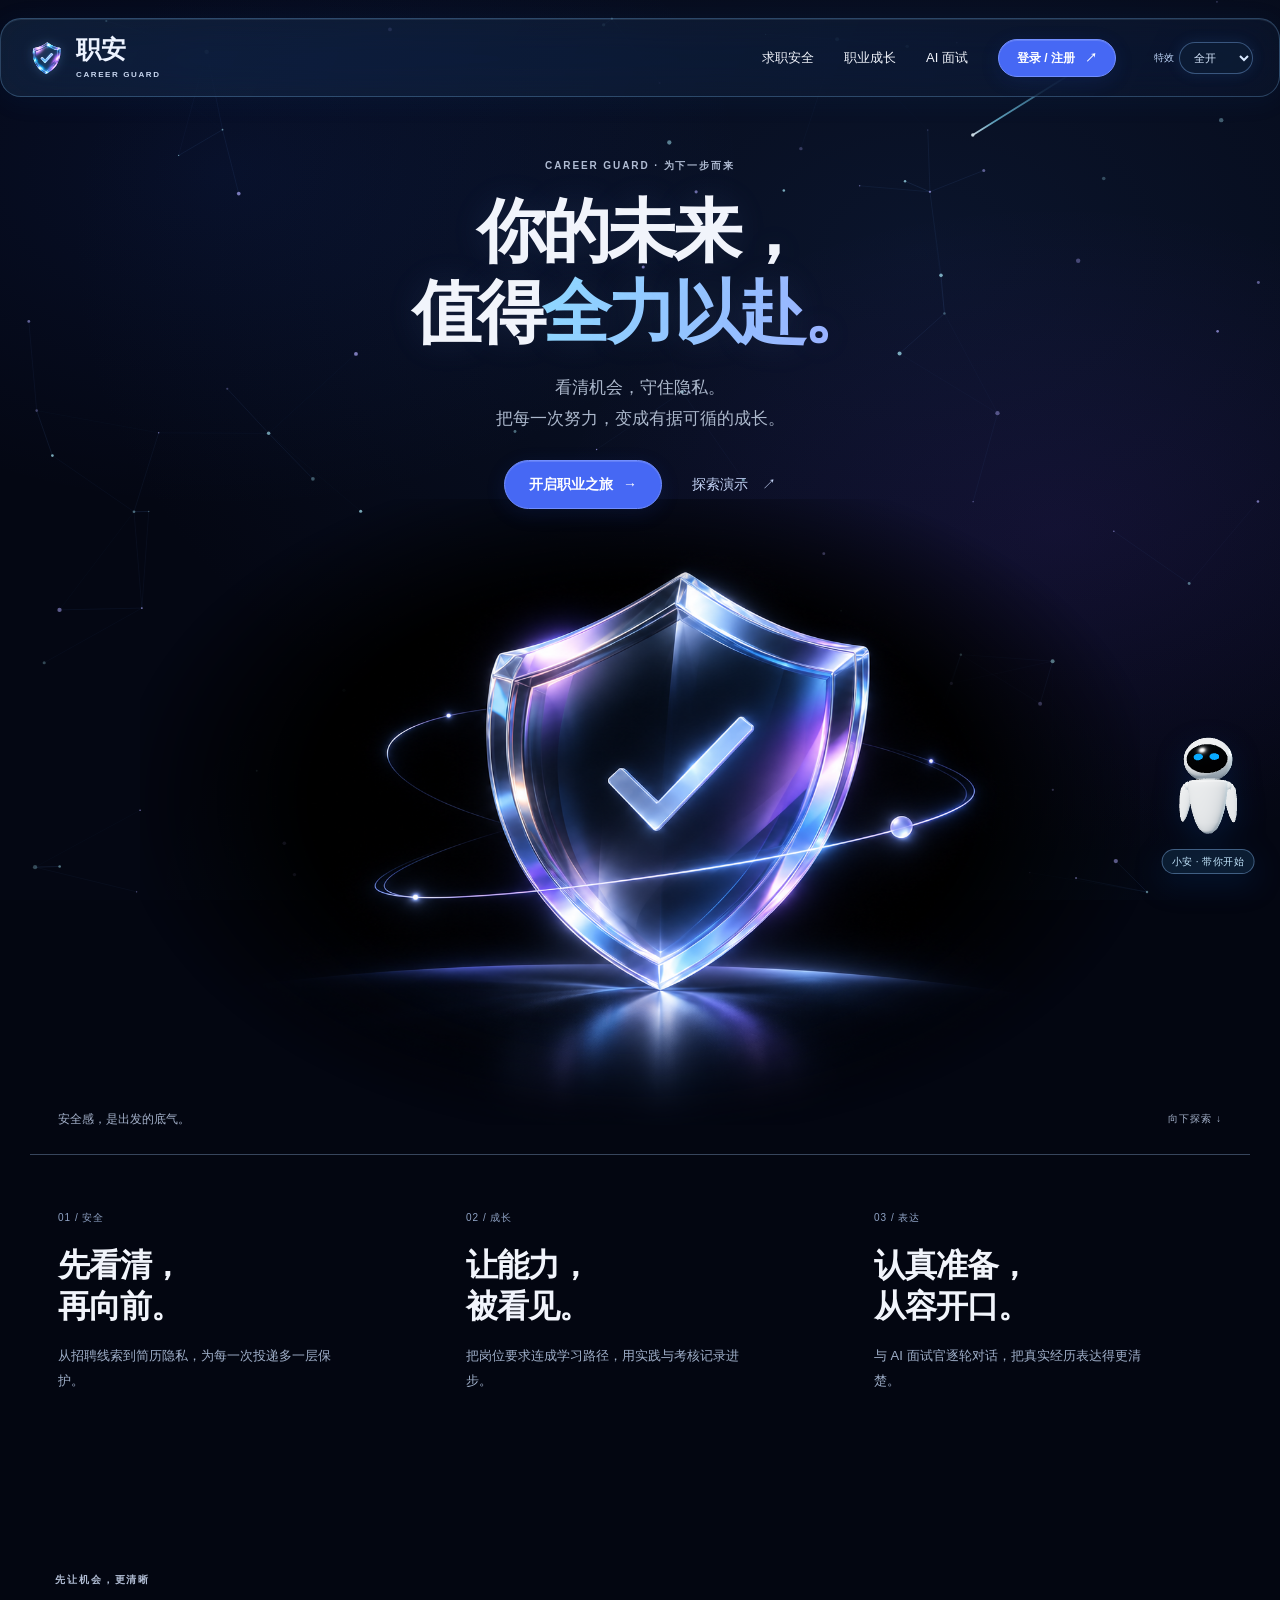
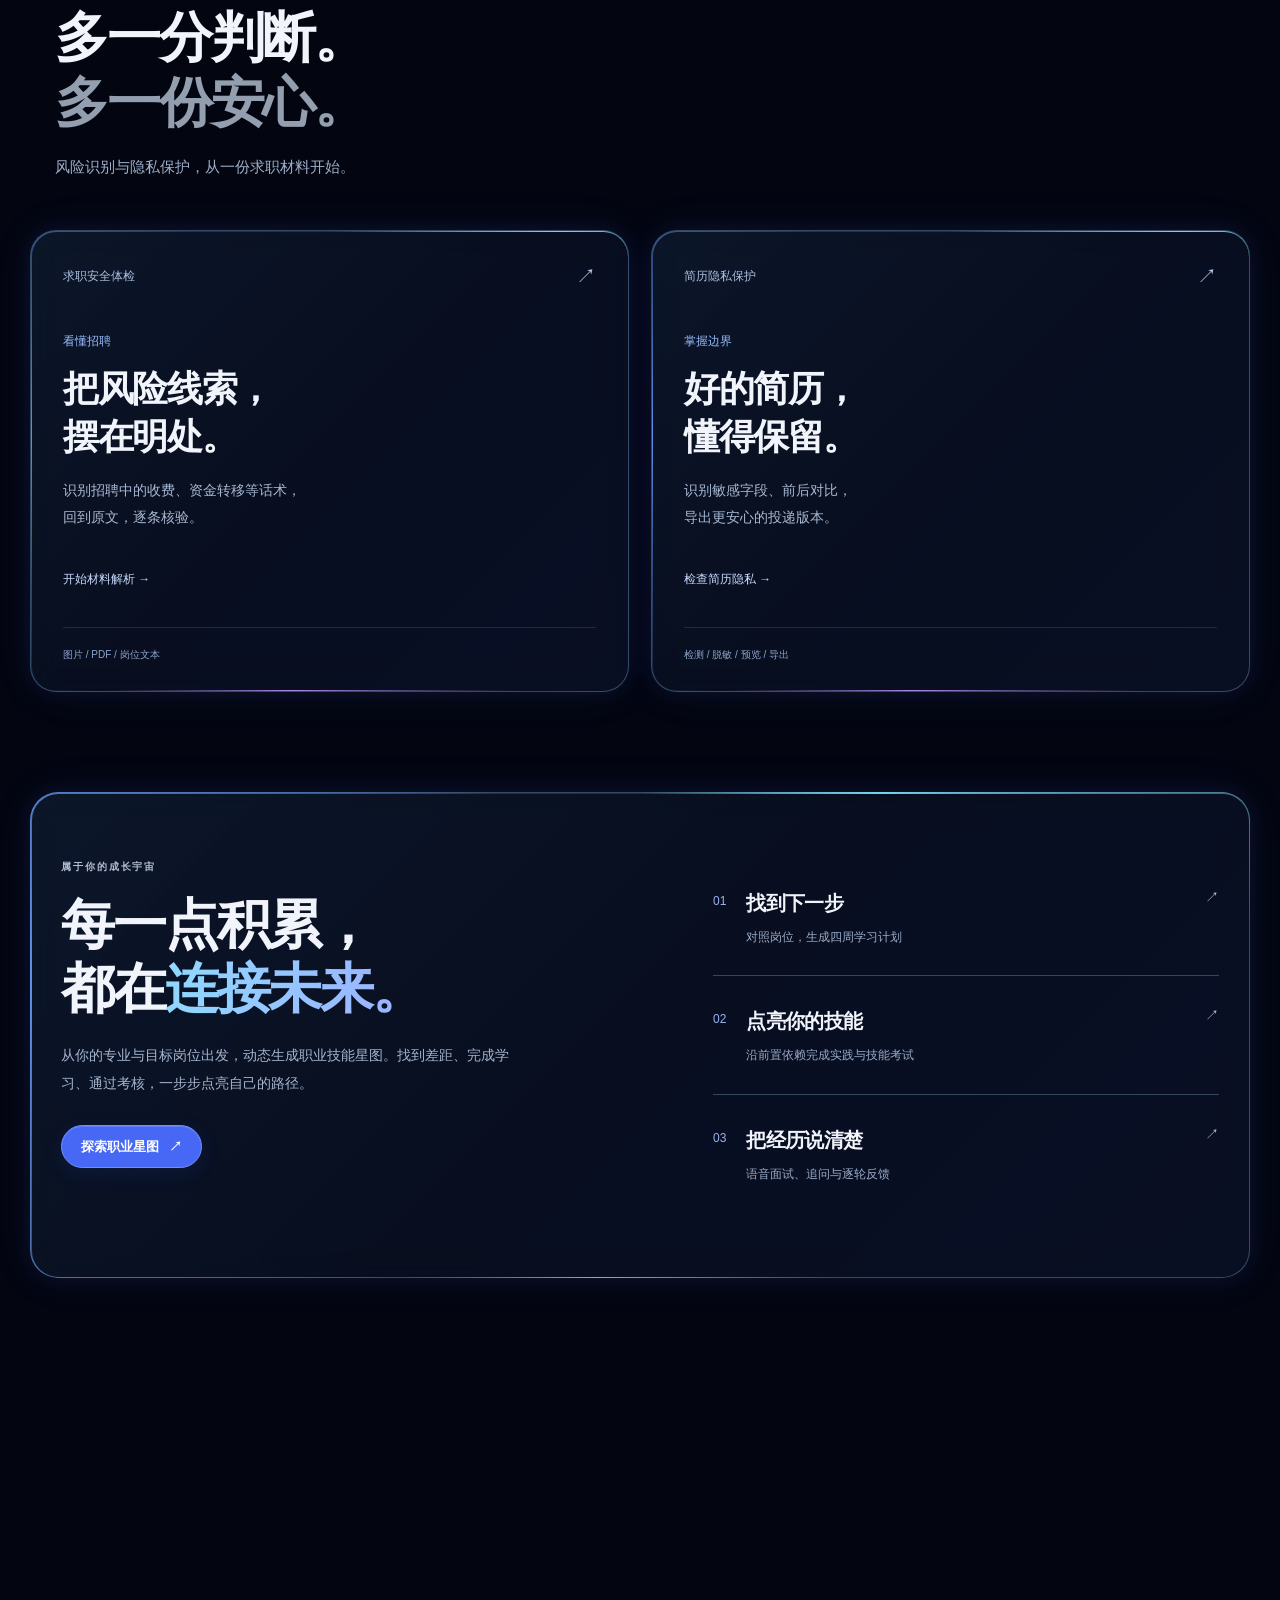
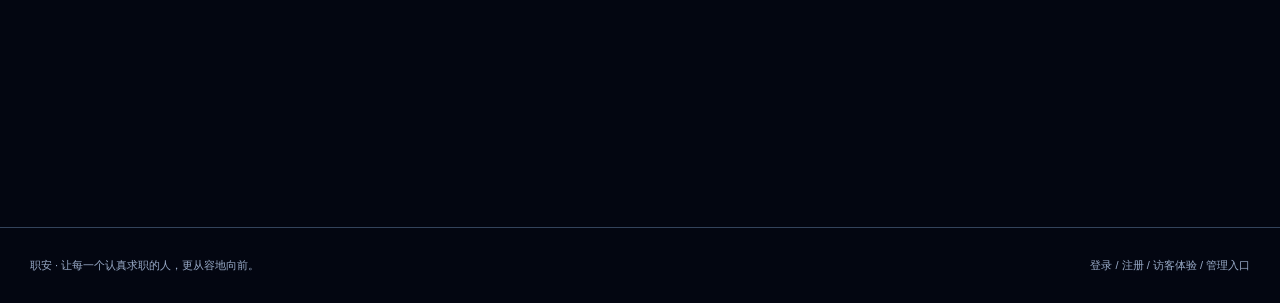
==== commit e192f10b: "feat: add glass effects and persistent 3D robot onboarding" ====
--- a/static/index.html
+++ b/static/index.html
@@ -1,5 +1,7 @@
 <!doctype html>
-<html lang="zh-CN"><head><meta charset="UTF-8"><meta name="viewport" content="width=device-width,initial-scale=1"><meta name="theme-color" content="#05070b"><meta name="color-scheme" content="dark"><title>让未来，有据可循 · 职安</title><link rel="icon" href="/static/mark.svg"><link rel="stylesheet" href="/static/portal.css"><link rel="stylesheet" href="/static/theme.css"><link rel="stylesheet" href="/static/cinematic.css"><script src="/static/portal.js" defer></script><script src="/static/cinematic.js" defer></script></head>
+<html lang="zh-CN"><head><meta charset="UTF-8"><meta name="viewport" content="width=device-width,initial-scale=1"><meta name="theme-color" content="#05070b"><meta name="color-scheme" content="dark"><title>让未来，有据可循 · 职安</title><link rel="icon" href="/static/mark.svg"><link rel="stylesheet" href="/static/portal.css"><link rel="stylesheet" href="/static/theme.css"><link rel="stylesheet" href="/static/cinematic.css"><script src="/static/portal.js" defer></script><script src="/static/cinematic.js" defer></script><link rel="stylesheet" href="/static/effects.css"><script src="/static/effects-core.js" defer></script><script src="/static/effects.js" defer></script>
+<link rel="stylesheet" href="/static/guide-assistant.css"><script type="module" src="/static/robot-welcome.js"></script>
+</head>
 <body data-page="home" class="cinematic-home">
 <a class="cinema-skip" href="#home-main">跳到主要内容</a>
 <header class="site-header"><a class="site-brand" href="/" aria-label="职安首页"><img src="/static/mark.svg" alt="" width="34" height="38"><span>职安<small>CAREER GUARD</small></span></a><nav class="site-nav" aria-label="页面导航"><a href="#safety" class="optional">求职安全</a><a href="#growth" class="optional">职业成长</a><a href="/app#interview" class="optional">AI 面试</a><a href="/login" id="home-account" class="pill dark">登录 / 注册 <span aria-hidden="true">↗</span></a></nav></header>
--- a/static/effects.css
+++ b/static/effects.css
@@ -0,0 +1,39 @@
+/* 用户要求的全开视觉层；所有连续动画支持暂停、轻量及关闭。 */
+body{isolation:isolate;background:#030611}
+.fx-cosmos{position:fixed;inset:0;overflow:hidden;z-index:0;pointer-events:none;background:radial-gradient(ellipse at 72% 28%,#13264c6e,transparent 65%),#040713;contain:strict}
+.fx-canvas{position:absolute;inset:0;width:100%;height:100%;pointer-events:none;opacity:.86}
+.fx-aurora{position:absolute;width:85vw;height:78vh;border-radius:50%;opacity:.45;pointer-events:none;background:radial-gradient(ellipse,#2860f435,transparent 68%);animation:fx-drift 22s ease-in-out infinite alternate}
+.fx-aurora.blue{left:-25%;top:-20%}.fx-aurora.violet{right:-25%;top:20%;background:radial-gradient(ellipse,#8c3bfa32,transparent 66%);animation-delay:-8s;animation-duration:27s}.fx-aurora.cyan{left:10%;bottom:-40%;background:radial-gradient(ellipse,#1cb8d527,transparent 68%);animation-delay:-13s;animation-duration:24s}
+.shell,body.star-theme .shell{background:transparent;position:relative;z-index:1}.landing-main,.auth-main,.demo-main,.site-footer,.admin-shell{position:relative;z-index:1}.site-header{z-index:30}.sidebar,body.star-theme .sidebar,.admin-sidebar{background:linear-gradient(135deg,#18324a75,#0b1420a3);backdrop-filter:blur(24px) saturate(150%);-webkit-backdrop-filter:blur(24px) saturate(150%);border-color:#83c8ff40}
+.topbar,body.star-theme .topbar,.admin-top,.site-header{background:linear-gradient(115deg,#223d585e,#0e182d85);backdrop-filter:blur(24px) saturate(160%);-webkit-backdrop-filter:blur(24px) saturate(160%);border-color:#85c9ff46;box-shadow:inset 0 1px #c1e9ff1a,0 4px 28px #1c68c412}
+.fx-card{position:relative;isolation:isolate;background:linear-gradient(135deg,#233d584d,#101b2e6b 48%,#18234155)!important;border-color:#8cc9ff52!important;backdrop-filter:blur(18px) saturate(145%);-webkit-backdrop-filter:blur(18px) saturate(145%);box-shadow:inset 0 1px #d6efff21,0 0 24px #4c94f718,0 0 48px #864aff10!important}
+.fx-card:focus-within{border-color:#9fcfffaa!important;box-shadow:inset 0 1px #e2f5ff30,0 0 23px #5b9efa35,0 0 48px #864aff20!important}
+.fx-edge{position:absolute;inset:-1px;border-radius:inherit;overflow:hidden;padding:1.5px;pointer-events:none;z-index:5;-webkit-mask:linear-gradient(#fff 0 0) content-box,linear-gradient(#fff 0 0);-webkit-mask-composite:xor;mask:linear-gradient(#fff 0 0) content-box,linear-gradient(#fff 0 0);mask-composite:exclude;opacity:.9}
+.fx-edge::before{content:'';position:absolute;inset:-50%;background:conic-gradient(from 0deg,transparent 0deg,#7ce6ff 45deg,transparent 80deg,transparent 140deg,#bb98ff 190deg,transparent 225deg,#689dff 275deg,transparent 330deg);animation:fx-edge-orbit 9s linear infinite}
+.fx-card:nth-child(3n) .fx-edge::before{animation-delay:-3s;animation-duration:12s}.fx-card:nth-child(3n+1) .fx-edge::before{animation-delay:-6s}
+.fx-card:not(.fx-visible) .fx-edge::before{animation-play-state:paused}
+.fx-spot{position:absolute;inset:0;border-radius:inherit;overflow:hidden;pointer-events:none;opacity:0;z-index:-1;transition:opacity 180ms var(--ease)}.fx-spot-light{position:absolute;left:0;top:0;width:280px;height:280px;background:radial-gradient(circle,#8bd8ff26,transparent 67%);border-radius:50%;pointer-events:none}
+.fx-press{position:relative;overflow:hidden}.fx-ripple{position:absolute;width:140px;height:140px;margin:-70px;border-radius:50%;background:radial-gradient(circle,#d2ecff6b,transparent 70%);pointer-events:none;z-index:7;animation:fx-ripple-out 650ms var(--ease) forwards}
+.fx-toolbar{display:inline-flex;align-items:center;gap:5px;font-size:10px;color:#bdd3f6;white-space:nowrap;margin-left:8px;position:relative;z-index:10}
+.fx-toolbar select{width:auto!important;min-width:65px;min-height:32px;padding:5px 20px 5px 10px!important;border:1px solid #80b6f564!important;border-radius:999px!important;background:#11223b85!important;box-shadow:0 0 15px #4e93f51f;color:#d8e9ff!important;font-size:11px!important;cursor:pointer}.fx-toolbar option{background:#101c31;color:#e3eeff}
+.fx-glass-icon{fill:none!important;stroke:none!important;overflow:hidden;mix-blend-mode:screen;flex-shrink:0;filter:drop-shadow(0 0 5px #70baff3d);width:27px;height:27px;transition:transform 200ms var(--ease),filter 200ms}
+.fx-glass-icon image{pointer-events:none}.nav-item .fx-glass-icon{width:30px;height:30px}.sidebar .nav-item,body.star-theme .sidebar .nav-item{min-height:50px;padding-top:10px;padding-bottom:10px;gap:10px}.nav-item.active .fx-glass-icon{filter:drop-shadow(0 0 8px #72c9ff78)}
+.brand-mark{width:44px;height:48px}.brand-mark .fx-glass-icon{width:45px;height:45px}.site-brand>.fx-glass-icon{width:39px;height:42px}.site-mark .fx-glass-icon{width:37px;height:37px}.metric-icon{width:36px;height:36px;display:grid;place-items:center;background:transparent!important}.metric-icon .fx-glass-icon{width:34px;height:34px}.route-icon{width:43px;height:43px;background:#1d3a5d50!important}.route-icon .fx-glass-icon{width:36px;height:36px}.button .fx-glass-icon,.pill .fx-glass-icon{width:23px;height:23px}.upload-circle .fx-glass-icon{width:45px;height:45px}.model-logo .fx-glass-icon{width:35px;height:35px}.model-logo{width:40px;height:40px;background:#1c345a55!important;border-color:#6c9bd653}
+.star-orb>.fx-glass-icon{width:85%;height:85%;filter:drop-shadow(0 0 5px #7bc9ff66)}.star-node.student .fx-glass-icon{width:90%;height:90%}.star-detail-icon>.fx-glass-icon{width:90%;height:90%}.star-viewport.tree-scroll{background-color:#07112566!important}.star-map-top,.star-map-bottom,.star-stage-list{background:#13213b85!important;backdrop-filter:blur(12px);-webkit-backdrop-filter:blur(12px)}
+.overview-hero-art,.cinema-hero-art{animation:fx-float 7s ease-in-out infinite alternate}.overview-feature-art{animation:fx-icon-float 6s ease-in-out infinite alternate}.overview-feature:nth-child(2) .overview-feature-art{animation-delay:-3s}
+.spectrum-text{background-size:200% 100%;animation:fx-spectrum 7s ease-in-out infinite alternate}.cinema-hero h1,.overview-hero h1{text-shadow:0 0 35px #86adff1f}.star-progress-track i{box-shadow:0 0 14px #859fff99}
+body[data-fx-mode=lite] .fx-edge{opacity:.55}body[data-fx-mode=lite] .fx-aurora{opacity:.25}body[data-fx-mode=lite] .overview-feature-art,body[data-fx-mode=lite] .overview-hero-art,body[data-fx-mode=lite] .cinema-hero-art{animation:none}
+body.fx-paused .fx-aurora,body.fx-paused .fx-edge::before,body.fx-paused .overview-hero-art,body.fx-paused .cinema-hero-art,body.fx-paused .overview-feature-art,body.fx-paused .spectrum-text,body.fx-paused .fx-ripple{animation-play-state:paused!important}body[data-fx-mode=off] .fx-edge,body[data-fx-mode=off] .fx-spot,body[data-fx-mode=off] .fx-ripple{display:none}body[data-fx-mode=off] .fx-card{box-shadow:inset 0 1px #cceaff16!important}body[data-fx-mode=off] .fx-card,body[data-fx-mode=off] .sidebar{backdrop-filter:none;-webkit-backdrop-filter:none}
+@keyframes fx-edge-orbit{to{transform:rotate(360deg)}}@keyframes fx-drift{from{transform:translate3d(-3%,-4%,0) scale(.94)}to{transform:translate3d(9%,8%,0) scale(1.1)}}@keyframes fx-float{from{translate:0 -4px}to{translate:0 7px}}@keyframes fx-icon-float{from{transform:translateY(-4px)}to{transform:translateY(5px)}}@keyframes fx-spectrum{from{background-position:0 50%}to{background-position:100% 50%}}@keyframes fx-ripple-out{from{transform:scale(.25);opacity:.85}to{transform:scale(3);opacity:0}}
+@media(hover:hover) and (pointer:fine){.fx-card:hover{box-shadow:inset 0 1px #e0f4ff38,0 0 28px #59b6f93b,0 0 60px #a56bff21!important}.fx-card:hover>.fx-spot{opacity:1}.nav-item:hover .fx-glass-icon,.button:hover .fx-glass-icon{transform:translateY(-1px) scale(1.08)}.fx-card:hover>.fx-edge{opacity:1}.fx-toolbar select:hover{border-color:#b1d7ff!important}}
+@media(max-width:700px){.fx-toolbar{font-size:0;margin-left:0;gap:0}.fx-toolbar select{font-size:12px!important;min-width:60px;min-height:35px;padding:5px 8px!important}.site-nav{gap:8px}.site-nav .pill{padding:9px 10px}.site-header{padding:12px}.site-brand{font-size:20px}.site-brand>.fx-glass-icon{width:32px;height:35px}.site-brand small{font-size:5px}.nav-item .fx-glass-icon{width:28px;height:28px}.sidebar .nav-item,body.star-theme .sidebar .nav-item{min-height:44px;padding:8px 10px}.fx-card{backdrop-filter:blur(12px);-webkit-backdrop-filter:blur(12px)}.fx-aurora{width:130vw;height:75vh}.top-actions{gap:8px}.top-actions .button{font-size:10px}.fx-toolbar select:focus{font-size:16px!important}}
+@media(prefers-reduced-motion:reduce){.fx-aurora,.fx-edge::before,.overview-hero-art,.cinema-hero-art,.overview-feature-art,.spectrum-text{animation:none!important}.fx-card,.fx-glass-icon,.fx-spot{transition:none!important}.fx-ripple,.fx-spot{display:none}.fx-card:hover .fx-glass-icon,.nav-item:hover .fx-glass-icon,.button:hover .fx-glass-icon{transform:none}}
+@media(prefers-reduced-transparency:reduce),(prefers-contrast:more){.fx-card,.sidebar,body.star-theme .sidebar,.site-header,.topbar,.admin-top{background:#10213a!important;backdrop-filter:none!important;-webkit-backdrop-filter:none!important;border-color:#9dbbe4!important}.fx-canvas,.fx-aurora{opacity:.3}}
+@media print{.fx-cosmos,.fx-toolbar,.fx-edge,.fx-spot{display:none}.fx-card{background:#fff!important;color:#000!important;box-shadow:none!important}}
+.fx-icon-defs{position:absolute;width:0;height:0;overflow:hidden;pointer-events:none}
+body[data-fx-mode=off] [data-tilt]{transform:none!important;translate:none!important}
+
+body[data-fx-mode=off] .star-energy{display:none}
+.star-detail-symbol>.fx-glass-icon{width:90%;height:90%}
+@media(min-width:1001px){.fx-card.star-panel{position:sticky;top:18px}}
+.avatar .fx-glass-icon,.top-avatar .fx-glass-icon{width:26px;height:26px}.icon-button .fx-glass-icon{width:24px;height:24px}.voice-orb .fx-glass-icon{width:64px;height:64px}.camera-placeholder>span>.fx-glass-icon{width:48px;height:48px}.star-career-item>span>.fx-glass-icon{width:30px;height:30px}
--- a/static/guide-assistant.css
+++ b/static/guide-assistant.css
@@ -0,0 +1,16 @@
+.robot-assistant{position:fixed;left:0;top:0;width:112px;height:146px;z-index:92;pointer-events:none;transition:transform 680ms var(--ease),width 300ms var(--ease),height 300ms var(--ease);filter:drop-shadow(0 10px 14px #053d8644)}
+.robot-model{position:absolute;inset:0;pointer-events:none}.robot-model canvas{width:100%;height:100%;pointer-events:none}.robot-launcher{position:absolute;inset:0;pointer-events:auto;border:0;background:transparent;cursor:pointer;border-radius:45%;padding:0}.robot-launcher:focus-visible{outline:2px solid #a3dfff;outline-offset:3px;box-shadow:0 0 28px #58adff55}.robot-name{position:absolute;bottom:-12px;left:50%;transform:translateX(-50%);font-size:10px;white-space:nowrap;letter-spacing:.05em;color:#c4e8ff;background:#0e2138d9;border:1px solid #8bbcf26b;border-radius:999px;padding:3px 9px;pointer-events:none}
+.robot-tour-backdrop{position:fixed;inset:0;z-index:190;background:transparent;pointer-events:auto;touch-action:none}
+.robot-tour-highlight{position:fixed;left:0;top:0;z-index:191;pointer-events:none;border:2px solid #92daff;border-radius:15px;box-shadow:0 0 0 9999px #020817b8,0 0 22px #5bc2ffb3,inset 0 0 20px #80cdff16;transition:opacity 200ms var(--ease)}
+.robot-assistant.is-guiding{z-index:194;filter:drop-shadow(0 8px 18px #207fe778)}
+.robot-bubble{position:fixed;left:0;top:0;z-index:195;width:320px;margin:0;padding:20px;border:1px solid #a7dfff9c;border-radius:22px;background:linear-gradient(145deg,#183754f2,#10203bf5);color:#eff8ff;box-shadow:inset 0 1px #e2f6ff30,0 15px 60px #0009,0 0 30px #66bfff26;backdrop-filter:blur(20px);-webkit-backdrop-filter:blur(20px);overflow:auto;overscroll-behavior:contain;pointer-events:auto;transition:opacity 200ms var(--ease)}
+.robot-bubble::after{content:'';position:absolute;right:8px;bottom:16px;width:13px;height:13px;border-radius:0 0 5px 0;background:#16304d;transform:rotate(-45deg);pointer-events:none}
+.robot-guide-progress{font-size:10px;color:#a8d6f3;letter-spacing:.05em;margin:0 0 8px}.robot-guide-title{font-size:20px;line-height:1.4;color:#f4fbff;margin:0 0 10px;letter-spacing:-.02em}.robot-guide-body{font-size:13px;line-height:1.9;color:#cfdfef;margin:0}.robot-guide-message{font-size:11px;line-height:1.7;color:#ffd3a4;margin:9px 0 0}.robot-guide-message:empty{display:none}
+.robot-guide-controls{display:flex;align-items:center;gap:9px;flex-wrap:wrap;margin-top:17px}.robot-guide-controls button{font-size:12px;min-height:36px;border-radius:999px;padding:8px 12px;line-height:1.5;cursor:pointer}.robot-guide-prev,.robot-guide-skip{background:#19324c;border:1px solid #819fbc69;color:#bfd7eb}.robot-guide-next{background:#386cf4;border:1px solid #86b4ff;color:#fff;margin-left:auto;box-shadow:0 0 18px #5383ff33}.robot-guide-controls button:focus-visible{outline:2px solid #d1f1ff;outline-offset:3px}.robot-guide-controls button:disabled{opacity:.5;cursor:wait}
+@media(hover:hover) and (pointer:fine){.robot-guide-next:hover{background:#5785ff}.robot-guide-prev:hover,.robot-guide-skip:hover{background:#2c4c70}.robot-launcher:hover{background:radial-gradient(ellipse,#63bfff15,transparent 65%)}}
+@media(max-width:700px){.robot-assistant{width:92px;height:122px}.robot-name{font-size:9px;padding:3px 7px}.robot-bubble{padding:14px;border-radius:18px}.robot-guide-title{font-size:17px;margin-bottom:8px}.robot-guide-body{font-size:12px;line-height:1.8}.robot-guide-progress{font-size:9px}.robot-guide-controls{display:grid;grid-template-columns:1fr 1fr;gap:7px;margin-top:12px}.robot-guide-next{grid-column:1/-1;grid-row:1;margin:0}.robot-guide-prev,.robot-guide-skip{padding:6px 4px!important;font-size:11px!important;min-height:31px!important}.robot-guide-skip{grid-column:2}.robot-guide-controls button:only-child{grid-column:1/-1}}
+@media(prefers-reduced-motion:reduce){.robot-assistant,.robot-bubble,.robot-tour-highlight{transition:none!important}}
+@media(prefers-reduced-transparency:reduce),(prefers-contrast:more){.robot-bubble{background:#112740;backdrop-filter:none;-webkit-backdrop-filter:none;border-color:#bcddff}}
+@media print{.robot-assistant,.robot-bubble,.robot-tour-backdrop,.robot-tour-highlight{display:none}}
+.skip:not(:focus),.cinema-skip:not(:focus){clip-path:inset(100%)}
+body[data-fx-mode=off] .robot-assistant,body[data-fx-mode=off] .robot-bubble{transition:none}
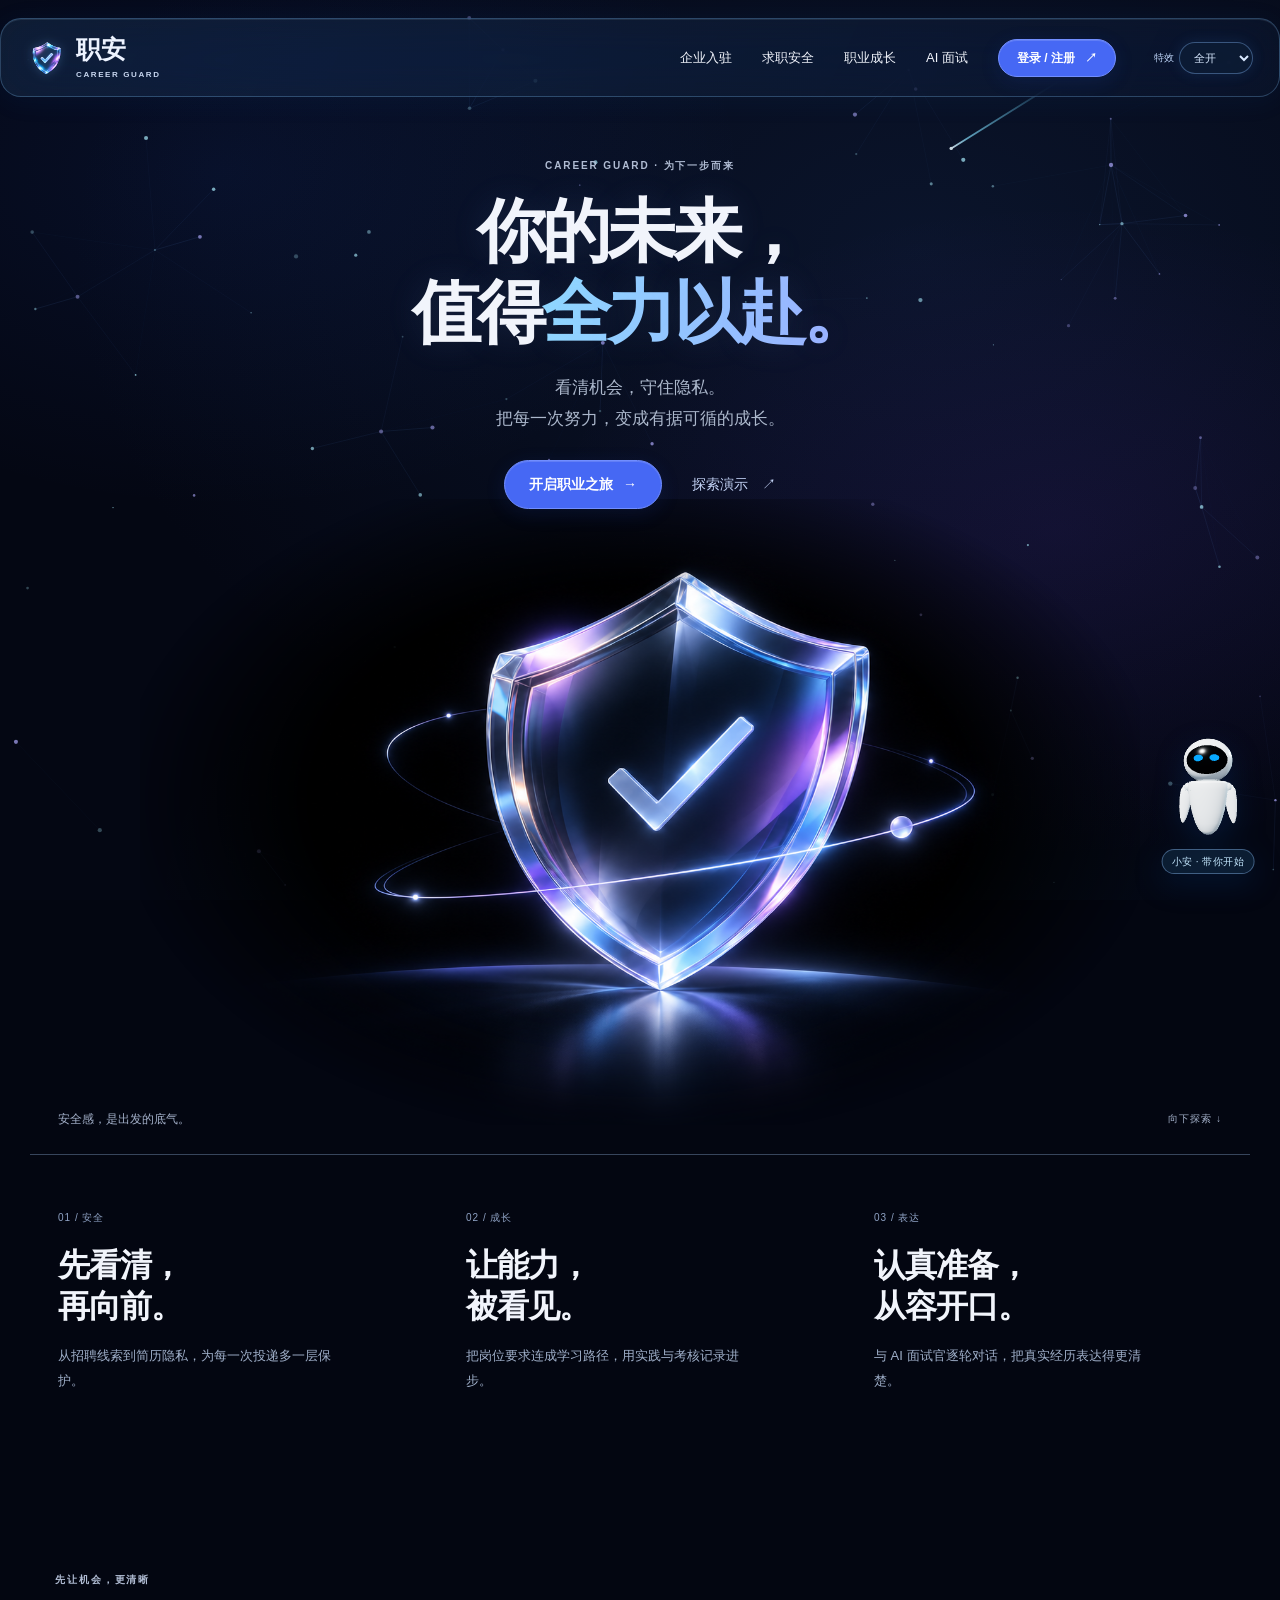
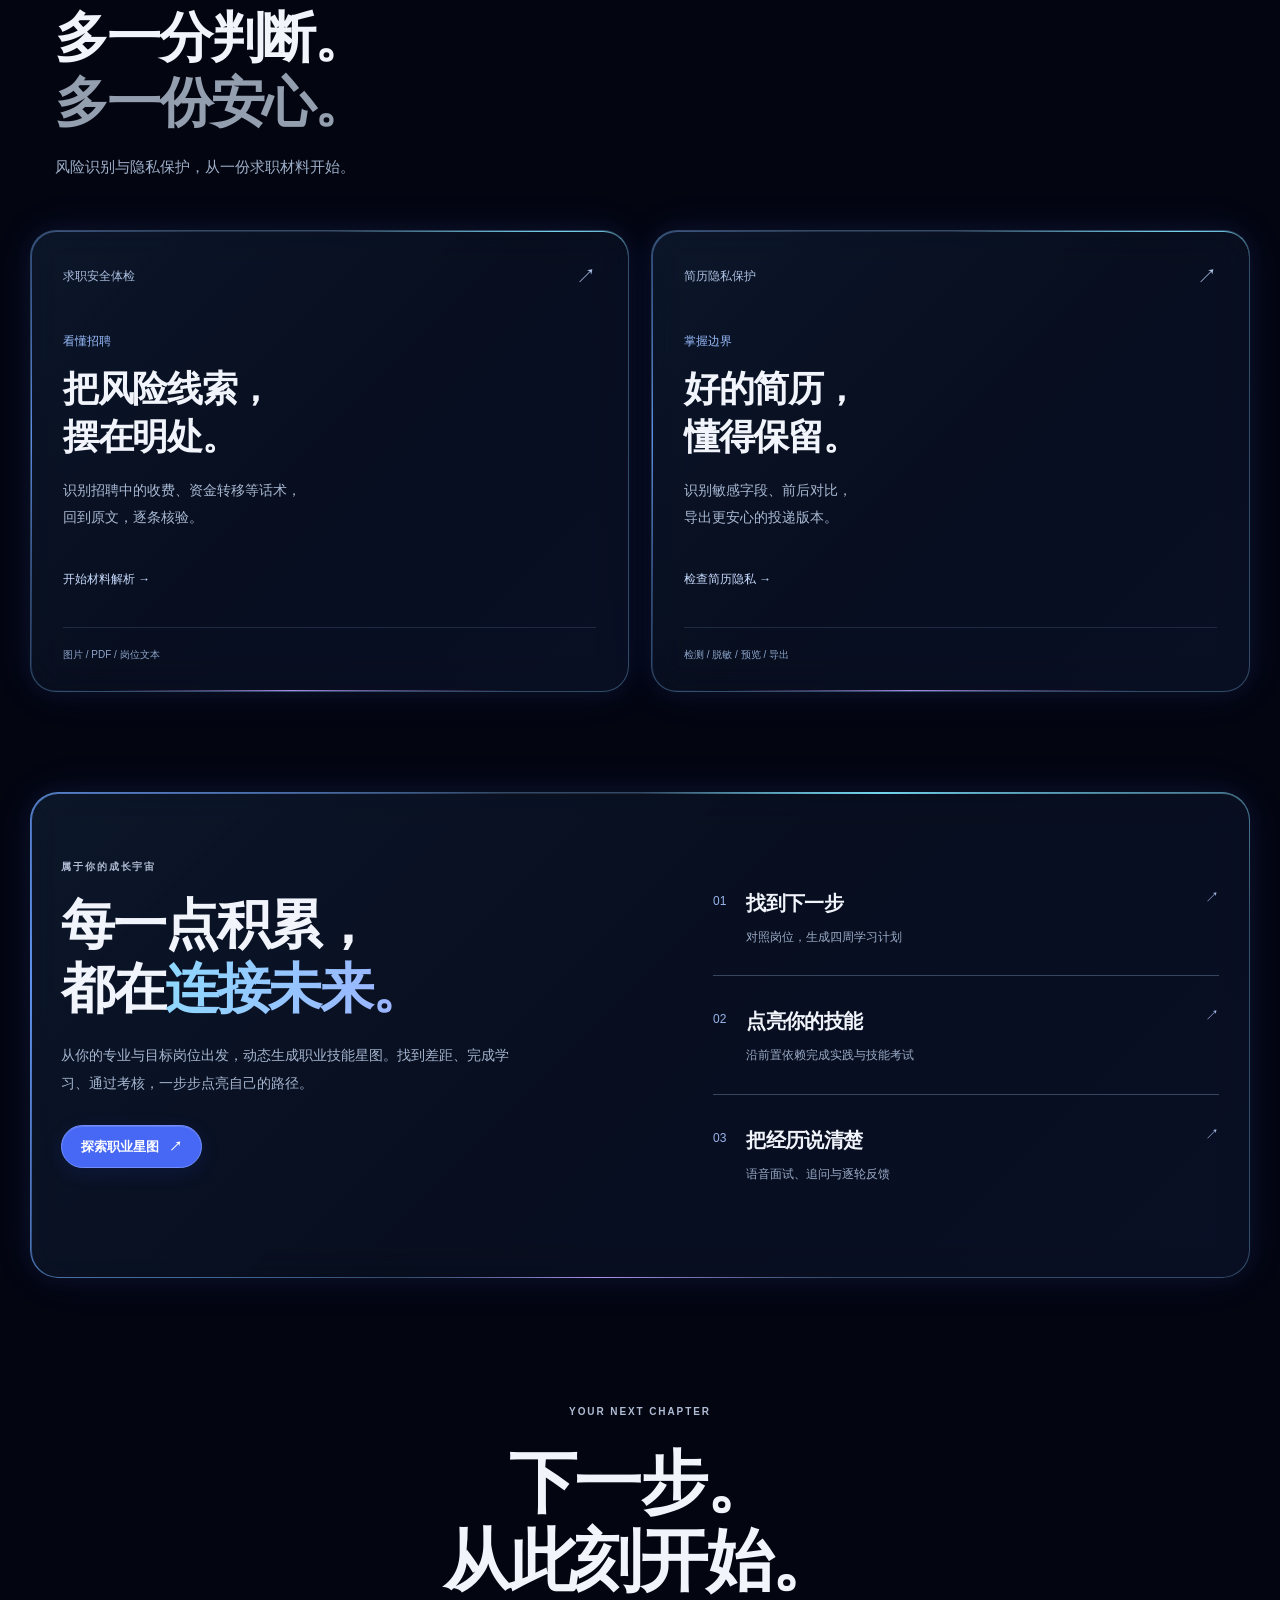
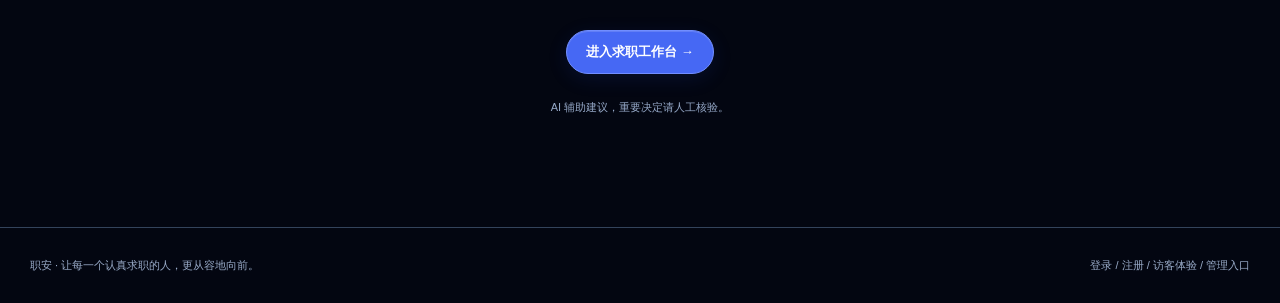
==== commit c84f0f84: "feat: add AI resume workspace, assistant tools, model RAG settings and company portal" ====
--- a/static/index.html
+++ b/static/index.html
@@ -4,7 +4,7 @@
 </head>
 <body data-page="home" class="cinematic-home">
 <a class="cinema-skip" href="#home-main">跳到主要内容</a>
-<header class="site-header"><a class="site-brand" href="/" aria-label="职安首页"><img src="/static/mark.svg" alt="" width="34" height="38"><span>职安<small>CAREER GUARD</small></span></a><nav class="site-nav" aria-label="页面导航"><a href="#safety" class="optional">求职安全</a><a href="#growth" class="optional">职业成长</a><a href="/app#interview" class="optional">AI 面试</a><a href="/login" id="home-account" class="pill dark">登录 / 注册 <span aria-hidden="true">↗</span></a></nav></header>
+<header class="site-header"><a class="site-brand" href="/" aria-label="职安首页"><img src="/static/mark.svg" alt="" width="34" height="38"><span>职安<small>CAREER GUARD</small></span></a><nav class="site-nav" aria-label="页面导航"><a href="/company/register">企业入驻</a><a href="#safety" class="optional">求职安全</a><a href="#growth" class="optional">职业成长</a><a href="/app#interview" class="optional">AI 面试</a><a href="/login" id="home-account" class="pill dark">登录 / 注册 <span aria-hidden="true">↗</span></a></nav></header>
 <main id="home-main" class="landing-main">
 <section class="landing-hero cinema-hero"><div class="hero-copy" data-entrance><span class="cinema-eyebrow">CAREER GUARD · 为下一步而来</span><h1>你的未来，<br>值得<span class="spectrum-text">全力以赴。</span></h1><p class="hero-description">看清机会，守住隐私。<br>把每一次努力，变成有据可循的成长。</p><div class="hero-actions"><a class="pill dark" href="/app">开启职业之旅 <span aria-hidden="true">→</span></a><a class="cinema-link" href="/demo">探索演示 <span aria-hidden="true">↗</span></a></div></div><div class="cinema-hero-art" data-tilt aria-hidden="true"><img src="/static/assets/career-shield.png" alt="" width="1586" height="992" fetchpriority="high" decoding="async"></div><div class="cinema-hero-caption"><span>安全感，是出发的底气。</span><span>向下探索 <span aria-hidden="true">↓</span></span></div></section>
 <section class="cinema-values" aria-label="平台能力"><article><span class="cinema-value-index">01 / 安全</span><h2>先看清，<br>再向前。</h2><p>从招聘线索到简历隐私，为每一次投递多一层保护。</p></article><article><span class="cinema-value-index">02 / 成长</span><h2>让能力，<br>被看见。</h2><p>把岗位要求连成学习路径，用实践与考核记录进步。</p></article><article><span class="cinema-value-index">03 / 表达</span><h2>认真准备，<br>从容开口。</h2><p>与 AI 面试官逐轮对话，把真实经历表达得更清楚。</p></article></section>
